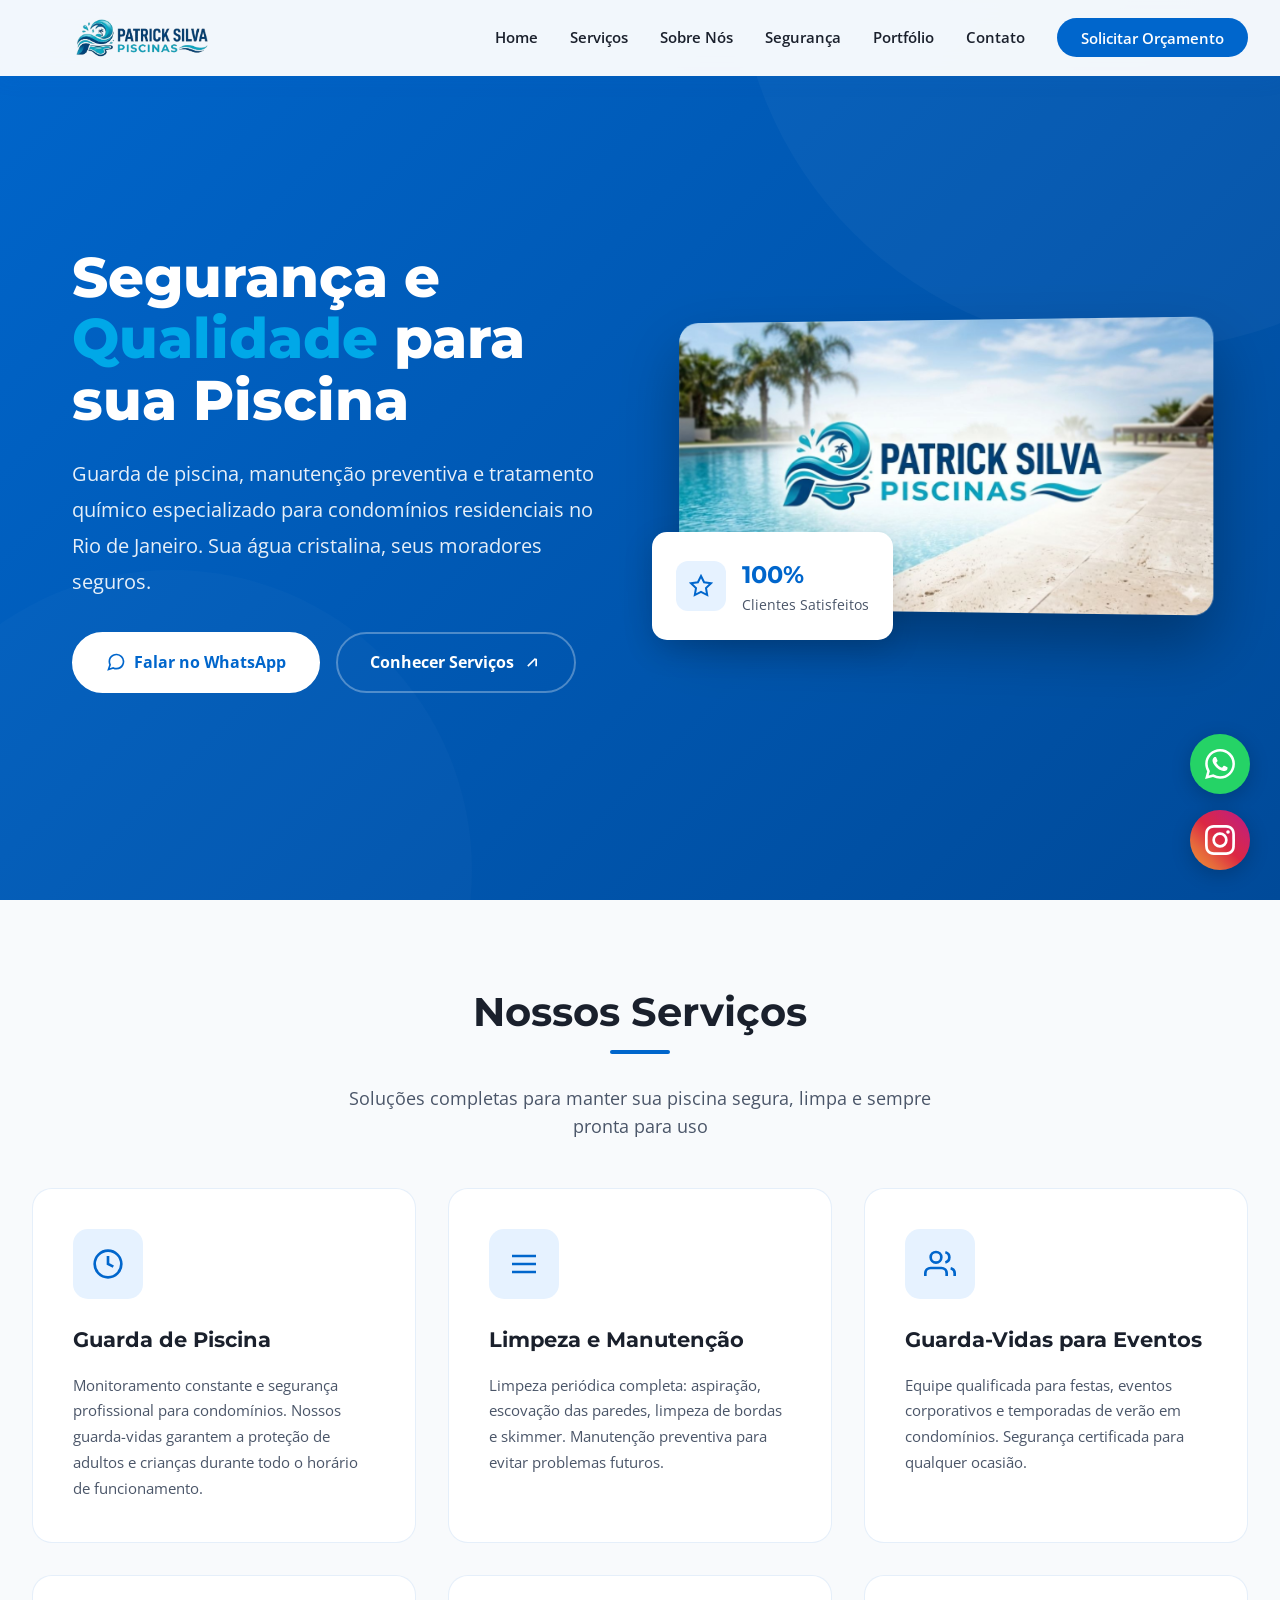
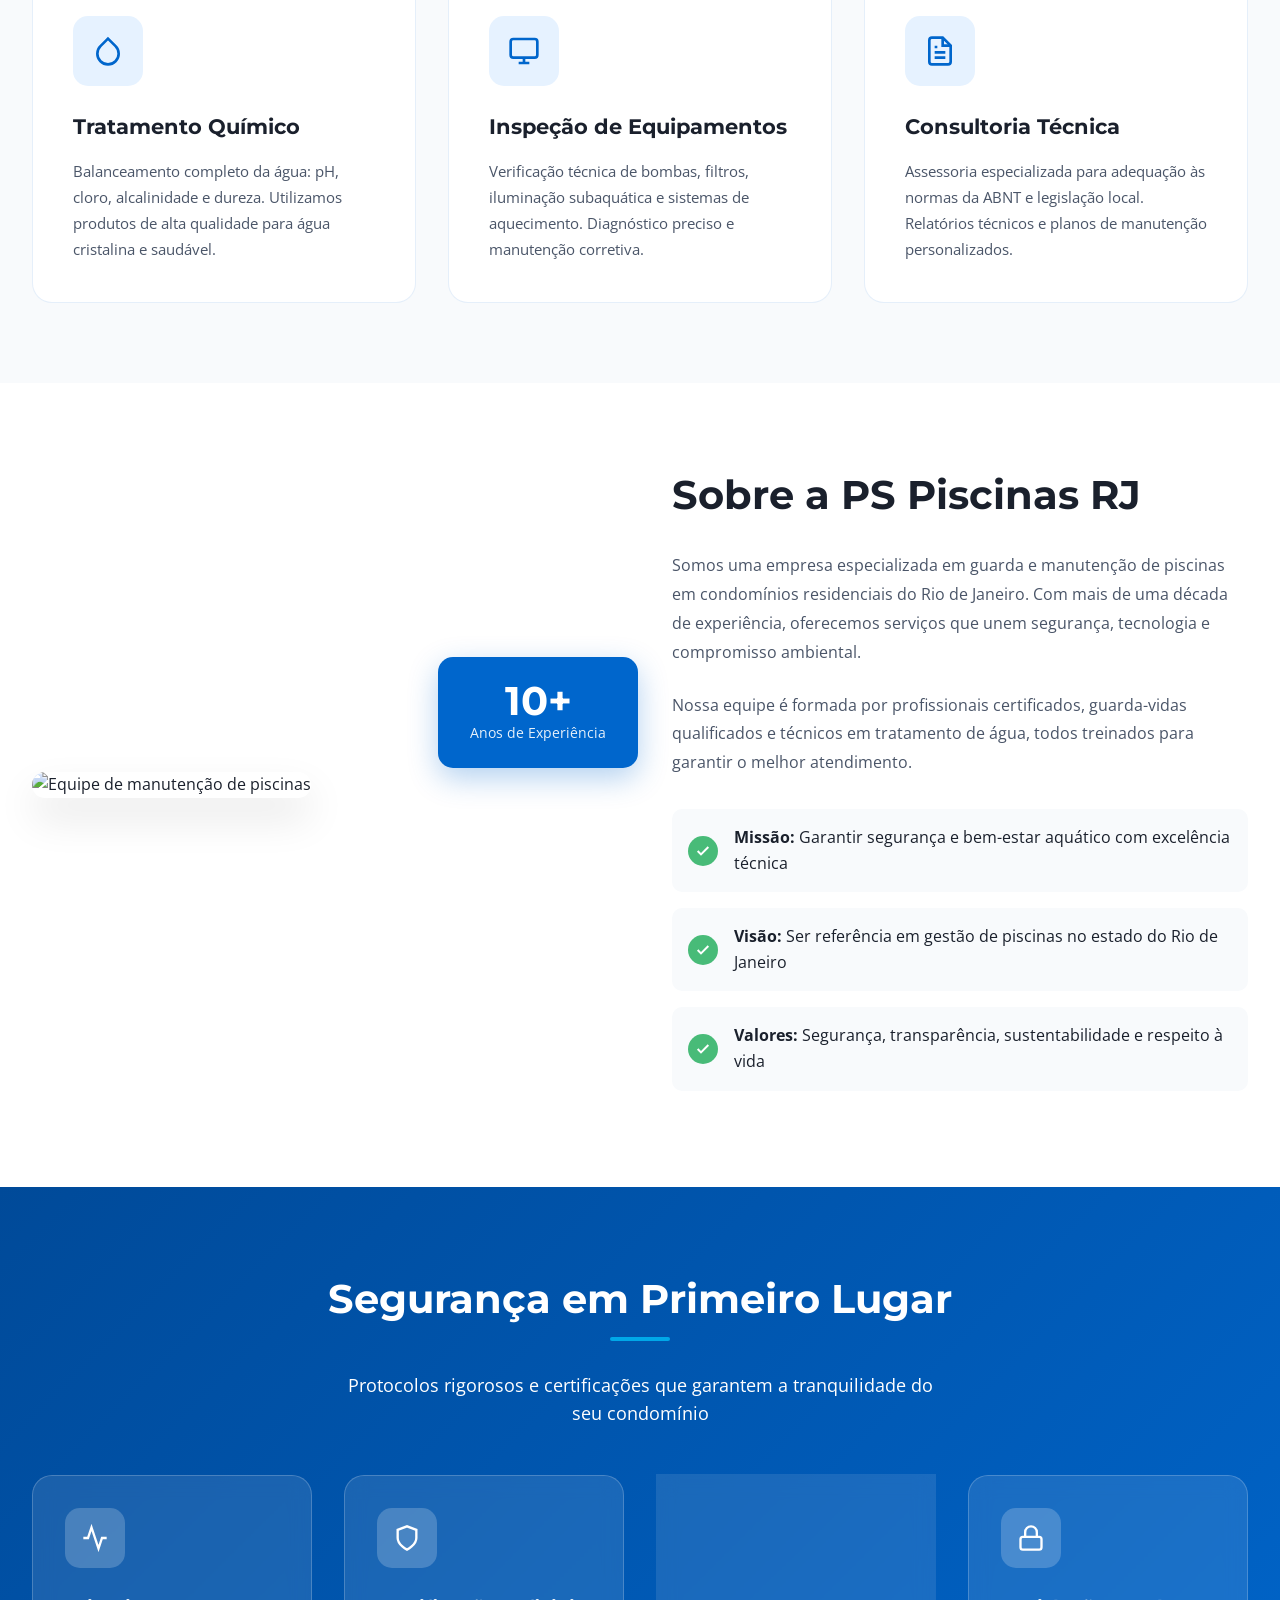
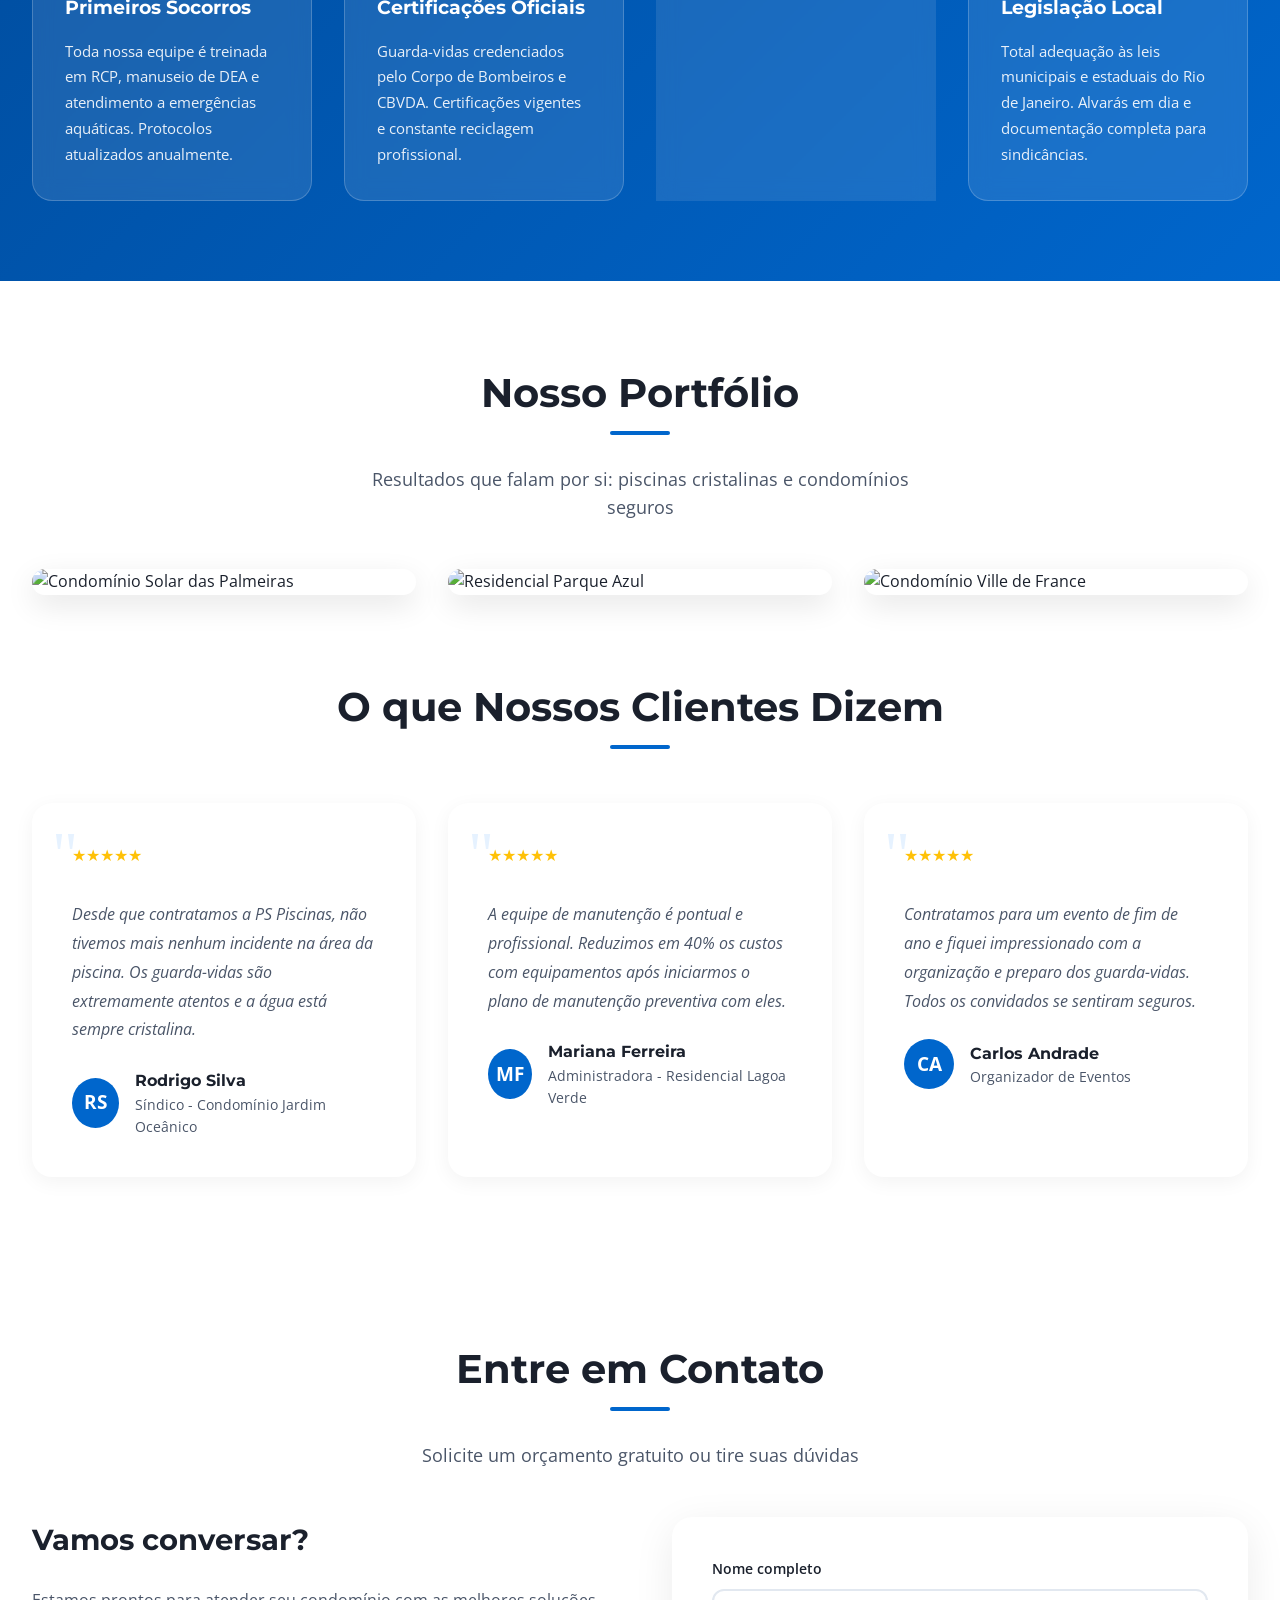
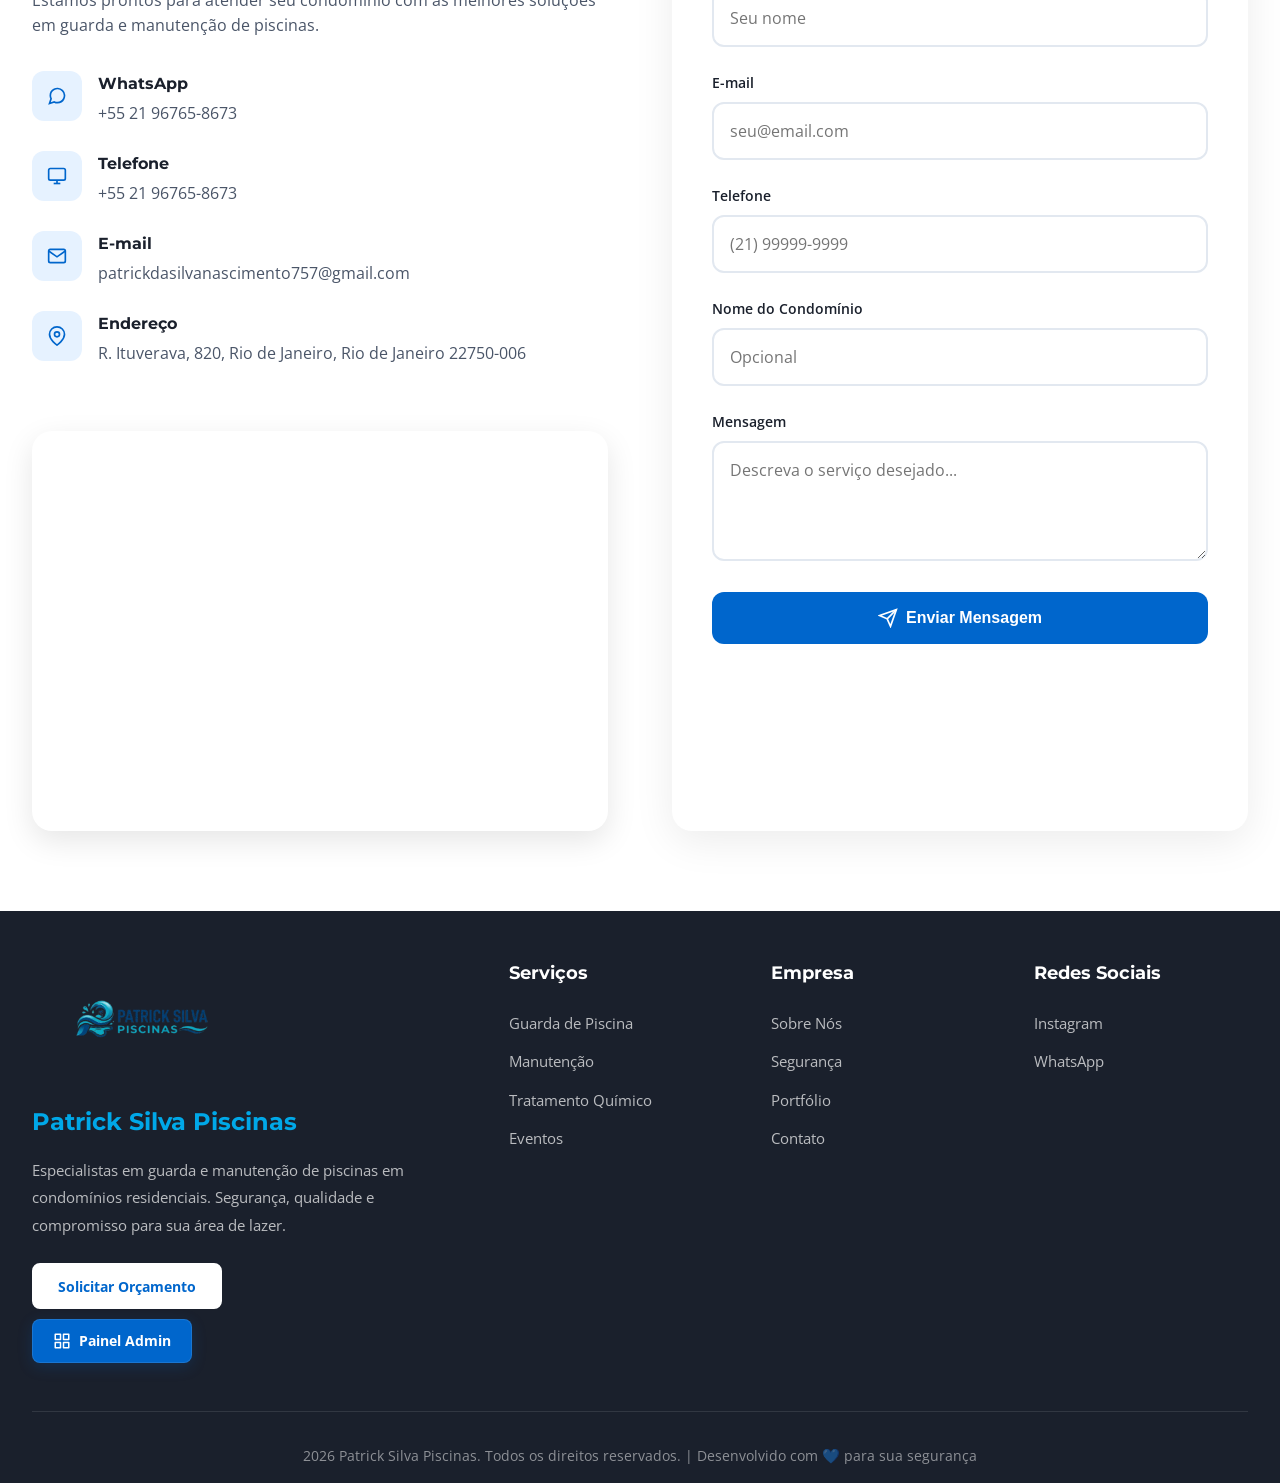
==== index.html @ e376dd22 "Add files via upload" ====
<!DOCTYPE html>
<html lang="pt-BR">

<head>
    <meta charset="UTF-8">
    <meta name="viewport" content="width=device-width, initial-scale=1.0">
    <title>Patrick Silva Piscinas | Guarda e Manutenção de Piscinas em Condomínios</title>
    <link
        href="https://fonts.googleapis.com/css2?family=Montserrat:wght@400;600;700;800&family=Open+Sans:wght@400;600&display=swap"
        rel="stylesheet">
    <link rel="stylesheet" href="style.css">
</head>

<body>
</head>

<body>

    <!-- Loader -->
    <div class="loader" id="loader">
        <div class="loader-circle"></div>
    </div>

    <!-- Navegação -->
    <nav id="navbar">
        <div class="container">
            <a href="#" class="logo">
                <img src="logo/sitepatrick.png" alt="Patrick Silva Piscinas Logo" style="width: 220px; height: auto; max-height: 120px; object-fit: contain;">
            </a>
            <ul class="nav-links" id="navLinks">
                <li><a href="#home">Home</a></li>
                <li><a href="#servicos">Serviços</a></li>
                <li><a href="#sobre">Sobre Nós</a></li>
                <li><a href="#seguranca">Segurança</a></li>
                <li><a href="#portfolio">Portfólio</a></li>
                <li><a href="#contato">Contato</a></li>
                <li><a href="https://wa.me/5521967658673" target="_blank" class="btn-orcamento-nav">Solicitar
                        Orçamento</a></li>
            </ul>
            <div class="mobile-menu" id="mobileMenu">
                <span></span>
                <span></span>
                <span></span>
            </div>
        </div>
    </nav>

    <!-- Hero Section -->
    <section class="hero" id="home">
        <div class="container">
            <div class="hero-content">
                <h1>Segurança e <span>Qualidade</span> para sua Piscina</h1>
                <p>Guarda de piscina, manutenção preventiva e tratamento químico especializado para condomínios
                    residenciais no Rio de Janeiro. Sua água cristalina, seus moradores seguros.</p>
                <div class="hero-buttons">
                    <a href="https://wa.me/5521967658673" target="_blank" class="btn-primary">
                        <svg width="20" height="20" viewBox="0 0 24 24" fill="none" stroke="currentColor"
                            stroke-width="2">
                            <path
                                d="M21 11.5a8.38 8.38 0 0 1-.9 3.8 8.5 8.5 0 0 1-7.6 4.7 8.38 8.38 0 0 1-3.8-.9L3 21l1.9-5.7a8.38 8.38 0 0 1-.9-3.8 8.5 8.5 0 0 1 4.7-7.6 8.38 8.38 0 0 1 3.8-.9h.5a8.48 8.48 0 0 1 8 8v.5z" />
                        </svg>
                        Falar no WhatsApp
                    </a>
                    <a href="#servicos" class="btn-secondary">
                        Conhecer Serviços
                        <svg width="20" height="20" viewBox="0 0 24 24" fill="none" stroke="currentColor"
                            stroke-width="2">
                            <path d="M7 17l9.2-9.2M17 8v9" />
                        </svg>
                    </a>
                </div>
            </div>
            <div class="hero-image">
                <img src="logo/7d361d79-f6fe-4928-aa9f-4ce273e90c98.jpg"
                    alt="Patrick Silva Piscinas - Especialistas em Piscinas">
                <div class="floating-badge">
                    <div class="icon">
                        <svg width="24" height="24" viewBox="0 0 24 24" fill="none" stroke="currentColor"
                            stroke-width="2">
                            <path
                                d="M12 2l3.09 6.26L22 9.27l-5 4.87 1.18 6.88L12 17.77l-6.18 3.25L7 14.14 2 9.27l6.91-1.01L12 2z" />
                        </svg>
                    </div>
                    <div class="text">
                        <h4>100%</h4>
                        <p>Clientes Satisfeitos</p>
                    </div>
                </div>
            </div>
        </div>
    </section>

    <!-- Serviços -->
    <section class="servicos" id="servicos">
        <div class="container">
            <div class="section-header fade-in">
                <h2>Nossos Serviços</h2>
                <p>Soluções completas para manter sua piscina segura, limpa e sempre pronta para uso</p>
            </div>
            <div class="servicos-grid">
                <div class="servico-card fade-in">
                    <div class="servico-icon">
                        <svg width="32" height="32" viewBox="0 0 24 24" fill="none" stroke="currentColor"
                            stroke-width="2">
                            <circle cx="12" cy="12" r="10" />
                            <path d="M12 6v6l4 2" />
                        </svg>
                    </div>
                    <h3>Guarda de Piscina</h3>
                    <p>Monitoramento constante e segurança profissional para condomínios. Nossos guarda-vidas garantem a
                        proteção de adultos e crianças durante todo o horário de funcionamento.</p>
                </div>
                <div class="servico-card fade-in">
                    <div class="servico-icon">
                        <svg width="32" height="32" viewBox="0 0 24 24" fill="none" stroke="currentColor"
                            stroke-width="2">
                            <path d="M3 6h18M3 12h18M3 18h18" />
                        </svg>
                    </div>
                    <h3>Limpeza e Manutenção</h3>
                    <p>Limpeza periódica completa: aspiração, escovação das paredes, limpeza de bordas e skimmer.
                        Manutenção preventiva para evitar problemas futuros.</p>
                </div>
                <div class="servico-card fade-in">
                    <div class="servico-icon">
                        <svg width="32" height="32" viewBox="0 0 24 24" fill="none" stroke="currentColor"
                            stroke-width="2">
                            <path d="M17 21v-2a4 4 0 0 0-4-4H5a4 4 0 0 0-4 4v2" />
                            <circle cx="9" cy="7" r="4" />
                            <path d="M23 21v-2a4 4 0 0 0-3-3.87M16 3.13a4 4 0 0 1 0 7.75" />
                        </svg>
                    </div>
                    <h3>Guarda-Vidas para Eventos</h3>
                    <p>Equipe qualificada para festas, eventos corporativos e temporadas de verão em condomínios.
                        Segurança certificada para qualquer ocasião.</p>
                </div>
                <div class="servico-card fade-in">
                    <div class="servico-icon">
                        <svg width="32" height="32" viewBox="0 0 24 24" fill="none" stroke="currentColor"
                            stroke-width="2">
                            <path d="M12 2.69l5.66 5.66a8 8 0 1 1-11.31 0z" />
                        </svg>
                    </div>
                    <h3>Tratamento Químico</h3>
                    <p>Balanceamento completo da água: pH, cloro, alcalinidade e dureza. Utilizamos produtos de alta
                        qualidade para água cristalina e saudável.</p>
                </div>
                <div class="servico-card fade-in">
                    <div class="servico-icon">
                        <svg width="32" height="32" viewBox="0 0 24 24" fill="none" stroke="currentColor"
                            stroke-width="2">
                            <rect x="2" y="3" width="20" height="14" rx="2" ry="2" />
                            <line x1="8" y1="21" x2="16" y2="21" />
                            <line x1="12" y1="17" x2="12" y2="21" />
                        </svg>
                    </div>
                    <h3>Inspeção de Equipamentos</h3>
                    <p>Verificação técnica de bombas, filtros, iluminação subaquática e sistemas de aquecimento.
                        Diagnóstico preciso e manutenção corretiva.</p>
                </div>
                <div class="servico-card fade-in">
                    <div class="servico-icon">
                        <svg width="32" height="32" viewBox="0 0 24 24" fill="none" stroke="currentColor"
                            stroke-width="2">
                            <path d="M14 2H6a2 2 0 0 0-2 2v16a2 2 0 0 0 2 2h12a2 2 0 0 0 2-2V8z" />
                            <polyline points="14 2 14 8 20 8" />
                            <line x1="16" y1="13" x2="8" y2="13" />
                            <line x1="16" y1="17" x2="8" y2="17" />
                            <polyline points="10 9 9 9 8 9" />
                        </svg>
                    </div>
                    <h3>Consultoria Técnica</h3>
                    <p>Assessoria especializada para adequação às normas da ABNT e legislação local. Relatórios técnicos
                        e planos de manutenção personalizados.</p>
                </div>
            </div>
        </div>
    </section>

    <!-- Sobre Nós -->
    <section class="sobre" id="sobre">
        <div class="container">
            <div class="sobre-grid">
                <div class="sobre-imagem fade-in">
                    <img src="https://kimi-web-img.moonshot.cn/img/kimberleypoolcare.com.au/df1cac929e46b632b432059e08e0843622d73ece.jpg"
                        alt="Equipe de manutenção de piscinas">
                    <div class="experience-badge">
                        <h3>10+</h3>
                        <p>Anos de Experiência</p>
                    </div>
                </div>
                <div class="sobre-content fade-in">
                    <h2>Sobre a PS Piscinas RJ</h2>
                    <p>Somos uma empresa especializada em guarda e manutenção de piscinas em condomínios residenciais do
                        Rio de Janeiro. Com mais de uma década de experiência, oferecemos serviços que unem segurança,
                        tecnologia e compromisso ambiental.</p>
                    <p>Nossa equipe é formada por profissionais certificados, guarda-vidas qualificados e técnicos em
                        tratamento de água, todos treinados para garantir o melhor atendimento.</p>

                    <ul class="valores-list">
                        <li>
                            <div class="check">
                                <svg width="16" height="16" viewBox="0 0 24 24" fill="none" stroke="currentColor"
                                    stroke-width="3">
                                    <polyline points="20 6 9 17 4 12" />
                                </svg>
                            </div>
                            <div>
                                <strong>Missão:</strong> Garantir segurança e bem-estar aquático com excelência técnica
                            </div>
                        </li>
                        <li>
                            <div class="check">
                                <svg width="16" height="16" viewBox="0 0 24 24" fill="none" stroke="currentColor"
                                    stroke-width="3">
                                    <polyline points="20 6 9 17 4 12" />
                                </svg>
                            </div>
                            <div>
                                <strong>Visão:</strong> Ser referência em gestão de piscinas no estado do Rio de Janeiro
                            </div>
                        </li>
                        <li>
                            <div class="check">
                                <svg width="16" height="16" viewBox="0 0 24 24" fill="none" stroke="currentColor"
                                    stroke-width="3">
                                    <polyline points="20 6 9 17 4 12" />
                                </svg>
                            </div>
                            <div>
                                <strong>Valores:</strong> Segurança, transparência, sustentabilidade e respeito à vida
                            </div>
                        </li>
                    </ul>
                </div>
            </div>
        </div>
    </section>

    <!-- Segurança -->
    <section class="seguranca" id="seguranca">
        <div class="container">
            <div class="section-header fade-in">
                <h2>Segurança em Primeiro Lugar</h2>
                <p>Protocolos rigorosos e certificações que garantem a tranquilidade do seu condomínio</p>
            </div>
            <div class="seguranca-grid">
                <div class="seguranca-card fade-in">
                    <div class="icon">
                        <svg width="28" height="28" viewBox="0 0 24 24" fill="none" stroke="currentColor"
                            stroke-width="2">
                            <path d="M22 12h-4l-3 9L9 3l-3 9H2" />
                        </svg>
                    </div>
                    <h3>Primeiros Socorros</h3>
                    <p>Toda nossa equipe é treinada em RCP, manuseio de DEA e atendimento a emergências aquáticas.
                        Protocolos atualizados anualmente.</p>
                </div>
                <div class="seguranca-card fade-in">
                    <div class="icon">
                        <svg width="28" height="28" viewBox="0 0 24 24" fill="none" stroke="currentColor"
                            stroke-width="2">
                            <path d="M12 22s8-4 8-10V5l-8-3-8 3v7c0 6 8 10 8 10z" />
                        </svg>
                    </div>
                    <h3>Certificações Oficiais</h3>
                    <p>Guarda-vidas credenciados pelo Corpo de Bombeiros e CBVDA. Certificações vigentes e constante
                        reciclagem profissional.</p>
                </div>
                <div class="seguranca-card fade-in">
                    <div class="icon">
                        <svg width="28" height="28" viewBox="0 0 24 24" fill="none" stroke="currentColor"
                            stroke-width="2">
                            <path d="M14 2H6a2 2 0 0 0-2 2v16a2 2 0 0 0 2 2h12a2 2 0 0 0 2-2V8z" />
                            <polyline points="14 2 14 8 20 8" />
                        </svg>
                    </div>
                    <h3>Normas ABNT</h3>
                    <p>Cumprimento rigoroso das normas técnicas NBR 10.239 e NBR 13.752 para piscinas. Inspeções
                        periódicas e relatórios de conformidade.</p>
                </div>
                <div class="seguranca-card fade-in">
                    <div class="icon">
                        <svg width="28" height="28" viewBox="0 0 24 24" fill="none" stroke="currentColor"
                            stroke-width="2">
                            <rect x="3" y="11" width="18" height="11" rx="2" ry="2" />
                            <path d="M7 11V7a5 5 0 0 1 10 0v4" />
                        </svg>
                    </div>
                    <h3>Legislação Local</h3>
                    <p>Total adequação às leis municipais e estaduais do Rio de Janeiro. Alvarás em dia e documentação
                        completa para sindicâncias.</p>
                </div>
            </div>
        </div>
    </section>

    <!-- Portfólio -->
    <section class="portfolio" id="portfolio">
        <div class="container">
            <div class="section-header fade-in">
                <h2>Nosso Portfólio</h2>
                <p>Resultados que falam por si: piscinas cristalinas e condomínios seguros</p>
            </div>
            <div class="portfolio-grid" id="portfolioGrid">
                <!-- Imagens serão carregadas dinamicamente via script.js -->
            </div>

            <!-- Depoimentos -->
            <div style="margin-top: 5rem;">
                <div class="section-header fade-in">
                    <h2>O que Nossos Clientes Dizem</h2>
                </div>
                <div class="depoimentos-grid">
                    <div class="depoimento-card fade-in">
                        <div class="stars">★★★★★</div>
                        <p class="depoimento-text">Desde que contratamos a PS Piscinas, não tivemos mais nenhum
                            incidente na área da piscina. Os guarda-vidas são extremamente atentos e a água está sempre
                            cristalina.</p>
                        <div class="depoimento-author">
                            <div class="avatar">RS</div>
                            <div class="info">
                                <h4>Rodrigo Silva</h4>
                                <p>Síndico - Condomínio Jardim Oceânico</p>
                            </div>
                        </div>
                    </div>
                    <div class="depoimento-card fade-in">
                        <div class="stars">★★★★★</div>
                        <p class="depoimento-text">A equipe de manutenção é pontual e profissional. Reduzimos em 40% os
                            custos com equipamentos após iniciarmos o plano de manutenção preventiva com eles.</p>
                        <div class="depoimento-author">
                            <div class="avatar">MF</div>
                            <div class="info">
                                <h4>Mariana Ferreira</h4>
                                <p>Administradora - Residencial Lagoa Verde</p>
                            </div>
                        </div>
                    </div>
                    <div class="depoimento-card fade-in">
                        <div class="stars">★★★★★</div>
                        <p class="depoimento-text">Contratamos para um evento de fim de ano e fiquei impressionado com a
                            organização e preparo dos guarda-vidas. Todos os convidados se sentiram seguros.</p>
                        <div class="depoimento-author">
                            <div class="avatar">CA</div>
                            <div class="info">
                                <h4>Carlos Andrade</h4>
                                <p>Organizador de Eventos</p>
                            </div>
                        </div>
                    </div>
                </div>
            </div>
        </div>
    </section>

    <!-- Contato -->
    <section class="contato" id="contato">
        <div class="container">
            <div class="section-header fade-in">
                <h2>Entre em Contato</h2>
                <p>Solicite um orçamento gratuito ou tire suas dúvidas</p>
            </div>
            <div class="contato-grid">
                <div class="contato-info fade-in">
                    <h3>Vamos conversar?</h3>
                    <p>Estamos prontos para atender seu condomínio com as melhores soluções em guarda e manutenção de
                        piscinas.</p>

                    <div class="info-item">
                        <div class="icon">
                            <svg width="20" height="20" viewBox="0 0 24 24" fill="none" stroke="currentColor"
                                stroke-width="2">
                                <path
                                    d="M21 11.5a8.38 8.38 0 0 1-.9 3.8 8.5 8.5 0 0 1-7.6 4.7 8.38 8.38 0 0 1-3.8-.9L3 21l1.9-5.7a8.38 8.38 0 0 1-.9-3.8 8.5 8.5 0 0 1 4.7-7.6 8.38 8.38 0 0 1 3.8-.9h.5a8.48 8.48 0 0 1 8 8v.5z" />
                            </svg>
                        </div>
                        <div class="text">
                            <h4>WhatsApp</h4>
                            <a href="https://wa.me/5521967658673" target="_blank">+55 21 96765-8673</a>
                        </div>
                    </div>

                    <div class="info-item">
                        <div class="icon">
                            <svg width="20" height="20" viewBox="0 0 24 24" fill="none" stroke="currentColor"
                                stroke-width="2">
                                <rect x="2" y="3" width="20" height="14" rx="2" ry="2" />
                                <line x1="8" y1="21" x2="16" y2="21" />
                                <line x1="12" y1="17" x2="12" y2="21" />
                            </svg>
                        </div>
                        <div class="text">
                            <h4>Telefone</h4>
                            <a href="tel:+5521967658673">+55 21 96765-8673</a>
                        </div>
                    </div>

                    <div class="info-item">
                        <div class="icon">
                            <svg width="20" height="20" viewBox="0 0 24 24" fill="none" stroke="currentColor"
                                stroke-width="2">
                                <path d="M4 4h16c1.1 0 2 .9 2 2v12c0 1.1-.9 2-2 2H4c-1.1 0-2-.9-2-2V6c0-1.1.9-2 2-2z" />
                                <polyline points="22,6 12,13 2,6" />
                            </svg>
                        </div>
                        <div class="text">
                            <h4>E-mail</h4>
                            <a href="mailto:patrickdasilvanascimento757@gmail.com">patrickdasilvanascimento757@gmail.com</a>
                        </div>
                    </div>

                    <div class="info-item">
                        <div class="icon">
                            <svg width="20" height="20" viewBox="0 0 24 24" fill="none" stroke="currentColor"
                                stroke-width="2">
                                <path d="M21 10c0 7-9 13-9 13s-9-6-9-13a9 9 0 0 1 18 0z" />
                                <circle cx="12" cy="10" r="3" />
                            </svg>
                        </div>
                        <div class="text">
                            <h4>Endereço</h4>
                            <p>R. Ituverava, 820, Rio de Janeiro, Rio de Janeiro 22750-006</p>
                        </div>
                    </div>

                    <div class="mapa">
                        <iframe
                            src="https://www.google.com/maps/embed?pb=!1m18!1m12!1m3!1d3673.882746416629!2d-43.3444876!3d-22.9458641!2m3!1f0!2f0!3f0!3m2!1i1024!2i768!4f13.1!3m3!1m2!1s0x9bd8e77a28e93233%3A0xe62e03947477617b!2sR.%20Ituverava%2C%20820%20-%20Anil%2C%20Rio%20de%20Janeiro%20-%20RJ%2C%2022750-006!5e0!3m2!1spt-BR!2sbr!4v1715802345678!5m2!1spt-BR!2sbr"
                            allowfullscreen="" loading="lazy"></iframe>
                    </div>
                </div>

                <div class="contato-form fade-in">
                    <form id="contactForm">
                        <div class="form-group">
                            <label for="nome">Nome completo</label>
                            <input type="text" id="nome" name="nome" required placeholder="Seu nome">
                        </div>
                        <div class="form-group">
                            <label for="email">E-mail</label>
                            <input type="email" id="email" name="email" required placeholder="seu@email.com">
                        </div>
                        <div class="form-group">
                            <label for="telefone">Telefone</label>
                            <input type="tel" id="telefone" name="telefone" required placeholder="(21) 99999-9999">
                        </div>
                        <div class="form-group">
                            <label for="condominio">Nome do Condomínio</label>
                            <input type="text" id="condominio" name="condominio" placeholder="Opcional">
                        </div>
                        <div class="form-group">
                            <label for="mensagem">Mensagem</label>
                            <textarea id="mensagem" name="mensagem" required
                                placeholder="Descreva o serviço desejado..."></textarea>
                        </div>
                        <button type="submit" class="btn-submit">
                            <svg width="20" height="20" viewBox="0 0 24 24" fill="none" stroke="currentColor"
                                stroke-width="2">
                                <line x1="22" y1="2" x2="11" y2="13" />
                                <polygon points="22 2 15 22 11 13 2 9 22 2" />
                            </svg>
                            Enviar Mensagem
                        </button>
                    </form>
                </div>
            </div>
        </div>
    </section>

    <!-- Footer -->
    <footer>
        <div class="container">
            <div class="footer-grid">
                <div class="footer-brand">
                    <img src="logo/sitepatrick.png" alt="Patrick Silva Piscinas Logo" style="width: 220px; height: auto; max-height: 120px; margin-bottom: 1.5rem; display: block; object-fit: contain;">
                    <h3>Patrick Silva Piscinas</h3>
                    <p>Especialistas em guarda e manutenção de piscinas em condomínios residenciais. Segurança,
                        qualidade e compromisso para sua área de lazer.</p>
                    <div style="display: flex; flex-direction: column; gap: 10px; align-items: flex-start; margin-top: 1.5rem;">
                        <a href="https://wa.me/5521967658673" target="_blank" class="btn-primary" style="padding: 0.6rem 1.5rem; font-size: 0.9rem; text-decoration: none; border-radius: 8px;">
                            Solicitar Orçamento
                        </a>
                        <a href="admin/login.html" class="btn-admin" style="margin-top: 0;">
                            <svg width="18" height="18" viewBox="0 0 24 24" fill="none" stroke="currentColor" stroke-width="2" stroke-linecap="round" stroke-linejoin="round">
                                <rect x="3" y="3" width="7" height="7"></rect>
                                <rect x="14" y="3" width="7" height="7"></rect>
                                <rect x="14" y="14" width="7" height="7"></rect>
                                <rect x="3" y="14" width="7" height="7"></rect>
                            </svg>
                            Painel Admin
                        </a>
                    </div>
                </div>
                <div class="footer-links">
                    <h4>Serviços</h4>
                    <ul>
                        <li><a href="#servicos">Guarda de Piscina</a></li>
                        <li><a href="#servicos">Manutenção</a></li>
                        <li><a href="#servicos">Tratamento Químico</a></li>
                        <li><a href="#servicos">Eventos</a></li>
                    </ul>
                </div>
                <div class="footer-links">
                    <h4>Empresa</h4>
                    <ul>
                        <li><a href="#sobre">Sobre Nós</a></li>
                        <li><a href="#seguranca">Segurança</a></li>
                        <li><a href="#portfolio">Portfólio</a></li>
                        <li><a href="#contato">Contato</a></li>
                    </ul>
                </div>
                <div class="footer-links">
                    <h4>Redes Sociais</h4>
                    <ul>
                        <li><a href="https://www.instagram.com/ps.piscinasrj/" target="_blank">Instagram</a></li>
                        <li><a href="https://wa.me/5521967658673" target="_blank">WhatsApp</a></li>
                    </ul>
                </div>
            </div>
            <div class="footer-bottom">
                <p> 2026 Patrick Silva Piscinas. Todos os direitos reservados. | Desenvolvido com 💙 para sua segurança</p>
            </div>
        </div>
    </footer>

    <!-- Botões Flutuantes -->
    <div class="floating-buttons">
        <a href="https://wa.me/5521967658673" target="_blank" class="float-btn whatsapp">
            <span class="tooltip">Fale no WhatsApp</span>
            <svg viewBox="0 0 24 24" fill="currentColor">
                <path
                    d="M17.472 14.382c-.297-.149-1.758-.867-2.03-.967-.273-.099-.471-.148-.67.15-.197.297-.767.966-.94 1.164-.173.199-.347.223-.644.075-.297-.15-1.255-.463-2.39-1.475-.883-.788-1.48-1.761-1.653-2.059-.173-.297-.018-.458.13-.606.134-.133.298-.347.446-.52.149-.174.198-.298.298-.497.099-.198.05-.371-.025-.52-.075-.149-.669-1.612-.916-2.207-.242-.579-.487-.5-.669-.51-.173-.008-.371-.01-.57-.01-.198 0-.52.074-.792.372-.272.297-1.04 1.016-1.04 2.479 0 1.462 1.065 2.875 1.213 3.074.149.198 2.096 3.2 5.077 4.487.709.306 1.262.489 1.694.625.712.227 1.36.195 1.871.118.571-.085 1.758-.719 2.006-1.413.248-.694.248-1.289.173-1.413-.074-.124-.272-.198-.57-.347m-5.421 7.403h-.004a9.87 9.87 0 01-5.031-1.378l-.361-.214-3.741.982.998-3.648-.235-.374a9.86 9.86 0 01-1.51-5.26c.001-5.45 4.436-9.884 9.888-9.884 2.64 0 5.122 1.03 6.988 2.898a9.825 9.825 0 012.893 6.994c-.003 5.45-4.437 9.884-9.885 9.884m8.413-18.297A11.815 11.815 0 0012.05 0C5.495 0 .16 5.335.157 11.892c0 2.096.547 4.142 1.588 5.945L.057 24l6.305-1.654a11.882 11.882 0 005.683 1.448h.005c6.554 0 11.89-5.335 11.893-11.893a11.821 11.821 0 00-3.48-8.413Z" />
            </svg>
        </a>
        <a href="https://www.instagram.com/ps.piscinasrj/" target="_blank" class="float-btn instagram">
            <span class="tooltip">Siga no Instagram</span>
            <svg viewBox="0 0 24 24" fill="currentColor">
                <path
                    d="M12 2.163c3.204 0 3.584.012 4.85.07 3.252.148 4.771 1.691 4.919 4.919.058 1.265.069 1.645.069 4.849 0 3.205-.012 3.584-.069 4.849-.149 3.225-1.664 4.771-4.919 4.919-1.266.058-1.644.07-4.85.07-3.204 0-3.584-.012-4.849-.07-3.26-.149-4.771-1.699-4.919-4.92-.058-1.265-.07-1.644-.07-4.849 0-3.204.013-3.583.07-4.849.149-3.227 1.664-4.771 4.919-4.919 1.266-.057 1.645-.069 4.849-.069zM12 0C8.741 0 8.333.014 7.053.072 2.695.272.273 2.69.073 7.052.014 8.333 0 8.741 0 12c0 3.259.014 3.668.072 4.948.2 4.358 2.618 6.78 6.98 6.98C8.333 23.986 8.741 24 12 24c3.259 0 3.668-.014 4.948-.072 4.354-.2 6.782-2.618 6.979-6.98.059-1.28.073-1.689.073-4.948 0-3.259-.014-3.667-.072-4.947-.196-4.354-2.617-6.78-6.979-6.98C15.668.014 15.259 0 12 0zm0 5.838a6.162 6.162 0 100 12.324 6.162 6.162 0 000-12.324zM12 16a4 4 0 110-8 4 4 0 010 8zm6.406-11.845a1.44 1.44 0 100 2.881 1.44 1.44 0 000-2.881z" />
            </svg>
        </a>
    </div>

    <!-- Botão Orçamento Mobile -->
    <a href="https://wa.me/5521967658673" target="_blank" class="btn-orcamento-fixed">Solicitar Orçamento</a>

    <script src="script.js"></script>
</body>

</html>
---- style.css ----
:root {
    --azul-principal: #0066cc;
    --azul-escuro: #004a99;
    --azul-claro: #e6f2ff;
    --azul-agua: #00a8e8;
    --branco: #ffffff;
    --cinza-claro: #f8fafc;
    --cinza-texto: #4a5568;
    --preto: #1a202c;
    --verde-sucesso: #48bb78;
}

* {
    margin: 0;
    padding: 0;
    box-sizing: border-box;
}

html {
    scroll-behavior: smooth;
}

body {
    font-family: 'Open Sans', sans-serif;
    color: var(--preto);
    line-height: 1.6;
    overflow-x: hidden;
}

h1,
h2,
h3,
h4,
h5,
h6 {
    font-family: 'Montserrat', sans-serif;
    font-weight: 700;
}

/* Navegação */
nav {
    position: fixed;
    top: 0;
    width: 100%;
    height: 76px;
    background: rgba(255, 255, 255, 0.95);
    backdrop-filter: blur(10px);
    z-index: 1000;
    box-shadow: 0 2px 20px rgba(0, 102, 204, 0.1);
    transition: all 0.3s ease;
    display: flex;
    align-items: center;
}

nav .container {
    max-width: 1340px;
    width: 100%;
    margin: 0 auto;
    padding: 0 2rem;
    display: flex;
    justify-content: space-between;
    align-items: center;
}

.logo {
    font-family: 'Montserrat', sans-serif;
    font-size: 1.5rem;
    font-weight: 800;
    color: var(--azul-principal);
    text-decoration: none;
    display: flex;
    align-items: center;
    gap: 0.5rem;
}

.logo svg {
    width: 40px;
    height: 40px;
}

.nav-links {
    display: flex;
    gap: 2rem;
    list-style: none;
    align-items: center;
}

.nav-links a {
    text-decoration: none;
    color: var(--preto);
    font-weight: 600;
    font-size: 0.95rem;
    transition: color 0.3s;
    position: relative;
}

.nav-links a:hover {
    color: var(--azul-principal);
}

.nav-links a::after {
    content: '';
    position: absolute;
    bottom: -5px;
    left: 0;
    width: 0;
    height: 2px;
    background: var(--azul-principal);
    transition: width 0.3s;
}

.nav-links a:hover::after {
    width: 100%;
}

.btn-orcamento-nav {
    background: var(--azul-principal);
    color: white !important;
    padding: 0.6rem 1.5rem;
    border-radius: 50px;
    transition: all 0.3s !important;
}

.btn-orcamento-nav:hover {
    background: var(--azul-escuro);
    transform: translateY(-2px);
    box-shadow: 0 5px 15px rgba(0, 102, 204, 0.3);
}

.btn-orcamento-nav::after {
    display: none !important;
}

.mobile-menu {
    display: none;
    flex-direction: column;
    gap: 5px;
    cursor: pointer;
}

.mobile-menu span {
    width: 25px;
    height: 3px;
    background: var(--azul-principal);
    transition: all 0.3s;
}

/* Hero Section */
.hero {
    min-height: 100vh;
    background: linear-gradient(135deg, var(--azul-principal) 0%, var(--azul-escuro) 100%);
    display: flex;
    align-items: center;
    position: relative;
    overflow: hidden;
    padding-top: 120px;
}

.hero::before {
    content: '';
    position: absolute;
    top: -50%;
    right: -20%;
    width: 800px;
    height: 800px;
    background: rgba(255, 255, 255, 0.03);
    border-radius: 50%;
}

.hero::after {
    content: '';
    position: absolute;
    bottom: -30%;
    left: -10%;
    width: 600px;
    height: 600px;
    background: rgba(255, 255, 255, 0.02);
    border-radius: 50%;
}

.hero .container {
    max-width: 1200px;
    margin: 0 auto;
    padding: 2rem;
    display: grid;
    grid-template-columns: 1fr 1fr;
    gap: 4rem;
    align-items: center;
    position: relative;
    z-index: 2;
}

.hero-content h1 {
    font-size: 3.5rem;
    color: var(--branco);
    line-height: 1.1;
    margin-bottom: 1.5rem;
    font-weight: 800;
}

.hero-content h1 span {
    color: var(--azul-agua);
}

.hero-content p {
    font-size: 1.25rem;
    color: rgba(255, 255, 255, 0.9);
    margin-bottom: 2rem;
    line-height: 1.8;
}

.hero-buttons {
    display: flex;
    gap: 1rem;
    flex-wrap: wrap;
}

.btn-primary {
    display: inline-flex;
    align-items: center;
    gap: 0.5rem;
    background: var(--branco);
    color: var(--azul-principal);
    padding: 1rem 2rem;
    border-radius: 50px;
    text-decoration: none;
    font-weight: 700;
    font-size: 1rem;
    transition: all 0.3s;
    border: 2px solid var(--branco);
}

.btn-primary:hover {
    transform: translateY(-3px);
    box-shadow: 0 10px 30px rgba(0, 0, 0, 0.2);
}

.btn-secondary {
    display: inline-flex;
    align-items: center;
    gap: 0.5rem;
    background: transparent;
    color: var(--branco);
    padding: 1rem 2rem;
    border-radius: 50px;
    text-decoration: none;
    font-weight: 700;
    font-size: 1rem;
    transition: all 0.3s;
    border: 2px solid rgba(255, 255, 255, 0.3);
}

.btn-secondary:hover {
    background: rgba(255, 255, 255, 0.1);
    border-color: var(--branco);
}

.hero-image {
    position: relative;
}

.hero-image img {
    width: 100%;
    border-radius: 20px;
    box-shadow: 0 30px 60px rgba(0, 0, 0, 0.3);
    transform: perspective(1000px) rotateY(-5deg);
    transition: transform 0.5s;
}

.hero-image:hover img {
    transform: perspective(1000px) rotateY(0deg);
}

.floating-badge {
    position: absolute;
    bottom: -20px;
    left: -20px;
    background: var(--branco);
    padding: 1.5rem;
    border-radius: 15px;
    box-shadow: 0 10px 30px rgba(0, 0, 0, 0.15);
    display: flex;
    align-items: center;
    gap: 1rem;
    animation: float 3s ease-in-out infinite;
}

@keyframes float {
    0%, 100% { transform: translateY(0); }
    50% { transform: translateY(-10px); }
}

.floating-badge .icon {
    width: 50px;
    height: 50px;
    background: var(--azul-claro);
    border-radius: 12px;
    display: flex;
    align-items: center;
    justify-content: center;
    color: var(--azul-principal);
}

.floating-badge .text h4 {
    font-size: 1.5rem;
    color: var(--azul-principal);
}

.floating-badge .text p {
    font-size: 0.85rem;
    color: var(--cinza-texto);
}

/* Seções Gerais */
section {
    padding: 5rem 2rem;
}



.section-header {
    text-align: center;
    margin-bottom: 3rem;
}

.section-header h2 {
    font-size: 2.5rem;
    color: var(--preto);
    margin-bottom: 1rem;
    position: relative;
    display: inline-block;
}

.section-header h2::after {
    content: '';
    position: absolute;
    bottom: -10px;
    left: 50%;
    transform: translateX(-50%);
    width: 60px;
    height: 4px;
    background: var(--azul-principal);
    border-radius: 2px;
}

.section-header p {
    color: var(--cinza-texto);
    font-size: 1.1rem;
    max-width: 600px;
    margin: 1.5rem auto 0;
}

/* Serviços */
.servicos {
    background: var(--cinza-claro);
}

.servicos-grid {
    display: grid;
    grid-template-columns: repeat(auto-fit, minmax(300px, 1fr));
    gap: 2rem;
}

.servico-card {
    background: var(--branco);
    border-radius: 20px;
    padding: 2.5rem;
    transition: all 0.3s;
    position: relative;
    overflow: hidden;
    border: 1px solid rgba(0, 102, 204, 0.1);
}

.servico-card::before {
    content: '';
    position: absolute;
    top: 0;
    left: 0;
    width: 100%;
    height: 5px;
    background: var(--azul-principal);
    transform: scaleX(0);
    transition: transform 0.3s;
}

.servico-card:hover {
    transform: translateY(-10px);
    box-shadow: 0 20px 40px rgba(0, 102, 204, 0.1);
}

.servico-card:hover::before {
    transform: scaleX(1);
}

.servico-icon {
    width: 70px;
    height: 70px;
    background: var(--azul-claro);
    border-radius: 15px;
    display: flex;
    align-items: center;
    justify-content: center;
    margin-bottom: 1.5rem;
    color: var(--azul-principal);
    transition: all 0.3s;
}

.servico-card:hover .servico-icon {
    background: var(--azul-principal);
    color: var(--branco);
    transform: rotateY(360deg);
}

.servico-card h3 {
    font-size: 1.3rem;
    margin-bottom: 1rem;
    color: var(--preto);
}

.servico-card p {
    color: var(--cinza-texto);
    font-size: 0.95rem;
    line-height: 1.7;
}

/* Sobre Nós */
.sobre-grid {
    display: grid;
    grid-template-columns: 1fr 1fr;
    gap: 4rem;
    align-items: center;
}

.sobre-imagem {
    position: relative;
}

.sobre-imagem img {
    width: 100%;
    border-radius: 20px;
    box-shadow: 0 20px 40px rgba(0, 0, 0, 0.1);
}

.sobre-imagem .experience-badge {
    position: absolute;
    bottom: 30px;
    right: -30px;
    background: var(--azul-principal);
    color: var(--branco);
    padding: 1.5rem 2rem;
    border-radius: 15px;
    text-align: center;
    box-shadow: 0 10px 30px rgba(0, 102, 204, 0.3);
}

.experience-badge h3 {
    font-size: 2.5rem;
    line-height: 1;
}

.experience-badge p {
    font-size: 0.9rem;
    opacity: 0.9;
}

.sobre-content h2 {
    font-size: 2.5rem;
    margin-bottom: 1.5rem;
    color: var(--preto);
}

.sobre-content p {
    color: var(--cinza-texto);
    margin-bottom: 1.5rem;
    line-height: 1.8;
}

.valores-list {
    list-style: none;
    margin-top: 2rem;
}

.valores-list li {
    display: flex;
    align-items: center;
    gap: 1rem;
    margin-bottom: 1rem;
    padding: 1rem;
    background: var(--cinza-claro);
    border-radius: 10px;
    transition: all 0.3s;
}

.valores-list li:hover {
    background: var(--azul-claro);
    transform: translateX(10px);
}

.valores-list .check {
    width: 30px;
    height: 30px;
    background: var(--verde-sucesso);
    border-radius: 50%;
    display: flex;
    align-items: center;
    justify-content: center;
    color: white;
    flex-shrink: 0;
}

/* Segurança */
.seguranca {
    background: linear-gradient(135deg, var(--azul-escuro) 0%, var(--azul-principal) 100%);
    color: var(--branco);
    position: relative;
    overflow: hidden;
}

.seguranca .section-header h2,
.seguranca .section-header p {
    color: var(--branco);
}

.seguranca .section-header h2::after {
    background: var(--azul-agua);
}

.seguranca-grid {
    display: grid;
    grid-template-columns: repeat(auto-fit, minmax(250px, 1fr));
    gap: 2rem;
    margin-top: 3rem;
}

.seguranca-card {
    background: rgba(255, 255, 255, 0.1);
    backdrop-filter: blur(10px);
    border-radius: 20px;
    padding: 2rem;
    border: 1px solid rgba(255, 255, 255, 0.2);
    transition: all 0.3s;
}

.seguranca-card:hover {
    background: rgba(255, 255, 255, 0.15);
    transform: translateY(-5px);
}

.seguranca-card .icon {
    width: 60px;
    height: 60px;
    background: rgba(255, 255, 255, 0.2);
    border-radius: 15px;
    display: flex;
    align-items: center;
    justify-content: center;
    margin-bottom: 1.5rem;
    color: var(--branco);
}

.seguranca-card h3 {
    font-size: 1.2rem;
    margin-bottom: 1rem;
}

.seguranca-card p {
    font-size: 0.95rem;
    opacity: 0.9;
    line-height: 1.7;
}

/* Portfólio */
.portfolio-grid {
    display: grid;
    grid-template-columns: repeat(auto-fit, minmax(300px, 1fr));
    gap: 2rem;
}

.portfolio-item {
    position: relative;
    border-radius: 20px;
    overflow: hidden;
    box-shadow: 0 10px 30px rgba(0, 0, 0, 0.1);
    cursor: pointer;
}

.portfolio-item img {
    width: 100%;
    height: 300px;
    object-fit: cover;
    transition: transform 0.5s;
}

.portfolio-item:hover img {
    transform: scale(1.1);
}

.portfolio-overlay {
    position: absolute;
    bottom: 0;
    left: 0;
    right: 0;
    background: linear-gradient(to top, rgba(0, 74, 153, 0.9), transparent);
    padding: 2rem;
    color: var(--branco);
    transform: translateY(100%);
    transition: transform 0.3s;
}

.portfolio-item:hover .portfolio-overlay {
    transform: translateY(0);
}

.portfolio-overlay h3 {
    font-size: 1.3rem;
    margin-bottom: 0.5rem;
}

.portfolio-overlay p {
    font-size: 0.9rem;
    opacity: 0.9;
}

/* Depoimentos */
.depoimentos {
    background: var(--cinza-claro);
}

.depoimentos-grid {
    display: grid;
    grid-template-columns: repeat(auto-fit, minmax(300px, 1fr));
    gap: 2rem;
}

.depoimento-card {
    background: var(--branco);
    border-radius: 20px;
    padding: 2.5rem;
    position: relative;
    box-shadow: 0 5px 20px rgba(0, 0, 0, 0.05);
}

.depoimento-card::before {
    content: '"';
    position: absolute;
    top: 20px;
    left: 20px;
    font-size: 4rem;
    color: var(--azul-claro);
    font-family: serif;
    line-height: 1;
}

.depoimento-text {
    margin-bottom: 1.5rem;
    color: var(--cinza-texto);
    font-style: italic;
    line-height: 1.8;
    padding-top: 1rem;
}

.depoimento-author {
    display: flex;
    align-items: center;
    gap: 1rem;
}

.depoimento-author .avatar {
    width: 50px;
    height: 50px;
    background: var(--azul-principal);
    border-radius: 50%;
    display: flex;
    align-items: center;
    justify-content: center;
    color: var(--branco);
    font-weight: 700;
    font-size: 1.2rem;
}

.depoimento-author .info h4 {
    font-size: 1rem;
    color: var(--preto);
}

.depoimento-author .info p {
    font-size: 0.85rem;
    color: var(--cinza-texto);
}

.stars {
    color: #ffc107;
    margin-bottom: 1rem;
}

/* Contato */
.contato-grid {
    display: grid;
    grid-template-columns: 1fr 1fr;
    gap: 4rem;
}

.contato-info h3 {
    font-size: 1.8rem;
    margin-bottom: 1.5rem;
    color: var(--preto);
}

.contato-info p {
    color: var(--cinza-texto);
    margin-bottom: 2rem;
}

.info-item {
    display: flex;
    align-items: flex-start;
    gap: 1rem;
    margin-bottom: 1.5rem;
}

.info-item .icon {
    width: 50px;
    height: 50px;
    background: var(--azul-claro);
    border-radius: 12px;
    display: flex;
    align-items: center;
    justify-content: center;
    color: var(--azul-principal);
    flex-shrink: 0;
}

.info-item .text h4 {
    font-size: 1rem;
    margin-bottom: 0.3rem;
    color: var(--preto);
}

.info-item .text p,
.info-item .text a {
    color: var(--cinza-texto);
    text-decoration: none;
    transition: color 0.3s;
}

.info-item .text a:hover {
    color: var(--azul-principal);
}

.contato-form {
    background: var(--branco);
    padding: 2.5rem;
    border-radius: 20px;
    box-shadow: 0 10px 40px rgba(0, 0, 0, 0.08);
}

.form-group {
    margin-bottom: 1.5rem;
}

.form-group label {
    display: block;
    margin-bottom: 0.5rem;
    font-weight: 600;
    color: var(--preto);
    font-size: 0.9rem;
}

.form-group input,
.form-group textarea {
    width: 100%;
    padding: 1rem;
    border: 2px solid #e2e8f0;
    border-radius: 12px;
    font-family: 'Open Sans', sans-serif;
    font-size: 1rem;
    transition: all 0.3s;
}

.form-group input:focus,
.form-group textarea:focus {
    outline: none;
    border-color: var(--azul-principal);
    box-shadow: 0 0 0 3px var(--azul-claro);
}

.form-group textarea {
    resize: vertical;
    min-height: 120px;
}

.btn-submit {
    width: 100%;
    padding: 1rem;
    background: var(--azul-principal);
    color: var(--branco);
    border: none;
    border-radius: 12px;
    font-size: 1rem;
    font-weight: 700;
    cursor: pointer;
    transition: all 0.3s;
    display: flex;
    align-items: center;
    justify-content: center;
    gap: 0.5rem;
}

.btn-submit:hover {
    background: var(--azul-escuro);
    transform: translateY(-2px);
    box-shadow: 0 5px 20px rgba(0, 102, 204, 0.3);
}

/* Mapa */
.mapa {
    width: 100%;
    height: 400px;
    border-radius: 20px;
    overflow: hidden;
    margin-top: 2rem;
    box-shadow: 0 10px 30px rgba(0, 0, 0, 0.1);
}

.mapa iframe {
    width: 100%;
    height: 100%;
    border: none;
}

/* Botões Flutuantes */
.floating-buttons {
    position: fixed;
    bottom: 30px;
    right: 30px;
    display: flex;
    flex-direction: column;
    gap: 1rem;
    z-index: 999;
}

.float-btn {
    width: 60px;
    height: 60px;
    border-radius: 50%;
    display: flex;
    align-items: center;
    justify-content: center;
    text-decoration: none;
    box-shadow: 0 5px 20px rgba(0, 0, 0, 0.2);
    transition: all 0.3s;
    position: relative;
}

.float-btn:hover {
    transform: scale(1.1) translateY(-5px);
}

.float-btn.whatsapp {
    background: #25d366;
    color: white;
}

.float-btn.instagram {
    background: linear-gradient(45deg, #f09433 0%, #e6683c 25%, #dc2743 50%, #cc2366 75%, #bc1888 100%);
    color: white;
}

.float-btn svg {
    width: 30px;
    height: 30px;
}

.float-btn .tooltip {
    position: absolute;
    right: 70px;
    background: var(--preto);
    color: var(--branco);
    padding: 0.5rem 1rem;
    border-radius: 8px;
    font-size: 0.85rem;
    white-space: nowrap;
    opacity: 0;
    pointer-events: none;
    transition: all 0.3s;
}

.float-btn:hover .tooltip {
    opacity: 1;
    right: 75px;
}

/* Footer */
footer {
    background: var(--preto);
    color: var(--branco);
    padding: 3rem 2rem 1rem;
}

.footer-grid {
    display: grid;
    grid-template-columns: 2fr 1fr 1fr 1fr;
    gap: 3rem;
    margin-bottom: 3rem;
}

.footer-brand h3 {
    font-size: 1.5rem;
    margin-bottom: 1rem;
    color: var(--azul-agua);
}

.footer-brand p {
    color: rgba(255, 255, 255, 0.7);
    line-height: 1.8;
    font-size: 0.95rem;
}

.footer-links h4 {
    font-size: 1.1rem;
    margin-bottom: 1.5rem;
    color: var(--branco);
}

.footer-links ul {
    list-style: none;
}

.footer-links li {
    margin-bottom: 0.8rem;
}

.footer-links a {
    color: rgba(255, 255, 255, 0.7);
    text-decoration: none;
    transition: color 0.3s;
    font-size: 0.95rem;
}

.footer-links a:hover {
    color: var(--azul-agua);
}

.footer-bottom {
    border-top: 1px solid rgba(255, 255, 255, 0.1);
    padding-top: 2rem;
    text-align: center;
    color: rgba(255, 255, 255, 0.5);
    font-size: 0.9rem;
}

/* Botão Orçamento Flutuante Mobile */
.btn-orcamento-fixed {
    display: none;
    position: fixed;
    bottom: 30px;
    left: 50%;
    transform: translateX(-50%);
    background: var(--azul-principal);
    color: var(--branco);
    padding: 1rem 2rem;
    border-radius: 50px;
    text-decoration: none;
    font-weight: 700;
    box-shadow: 0 5px 20px rgba(0, 102, 204, 0.4);
    z-index: 998;
    white-space: nowrap;
}

/* Animações de Scroll */
.fade-in {
    opacity: 0;
    transform: translateY(30px);
    transition: all 0.8s ease;
}

.fade-in.visible {
    opacity: 1;
    transform: translateY(0);
}

/* Responsivo */
@media (max-width: 968px) {
    .hero .container {
        grid-template-columns: 1fr;
        text-align: center;
    }

    .hero-content h1 {
        font-size: 2.5rem;
    }

    .hero-image {
        order: -1;
    }

    .sobre-grid,
    .contato-grid {
        grid-template-columns: 1fr;
        gap: 2rem;
    }

    .sobre-imagem .experience-badge {
        right: 10px;
        bottom: 10px;
    }

    .footer-grid {
        grid-template-columns: 1fr 1fr;
    }

    .nav-links {
        display: none;
        position: absolute;
        top: 100%;
        left: 0;
        right: 0;
        background: var(--branco);
        flex-direction: column;
        padding: 2rem;
        box-shadow: 0 10px 30px rgba(0, 0, 0, 0.1);
    }

    .nav-links.active {
        display: flex;
    }

    .mobile-menu {
        display: flex;
    }
}

@media (max-width: 640px) {
    .hero-content h1 {
        font-size: 2rem;
    }

    .section-header h2 {
        font-size: 1.8rem;
    }

    .footer-grid {
        grid-template-columns: 1fr;
    }

    .btn-orcamento-fixed {
        display: block;
    }

    .floating-buttons {
        bottom: 80px;
    }
}

/* Loading */
.loader {
    position: fixed;
    top: 0;
    left: 0;
    width: 100%;
    height: 100%;
    background: var(--branco);
    display: flex;
    align-items: center;
    justify-content: center;
    z-index: 9999;
    transition: opacity 0.5s;
}

.loader.hidden {
    opacity: 0;
    pointer-events: none;
}

.loader-circle {
    width: 60px;
    height: 60px;
    border: 4px solid var(--azul-claro);
    border-top-color: var(--azul-principal);
    border-radius: 50%;
    animation: spin 1s linear infinite;
}

@keyframes spin {
    to {
        transform: rotate(360deg);
    }
}

.btn-admin {
    display: inline-flex;
    align-items: center;
    gap: 8px;
    background: var(--azul-principal);
    color: var(--branco);
    padding: 10px 20px;
    border-radius: 8px;
    text-decoration: none;
    font-size: 0.85rem;
    font-weight: 700;
    margin-top: 1.5rem;
    transition: all 0.3s ease;
    box-shadow: 0 4px 15px rgba(0, 102, 204, 0.2);
    border: 1px solid rgba(255, 255, 255, 0.1);
}

.btn-admin:hover {
    background: var(--azul-escuro);
    transform: translateY(-2px);
    box-shadow: 0 6px 20px rgba(0, 102, 204, 0.3);
}
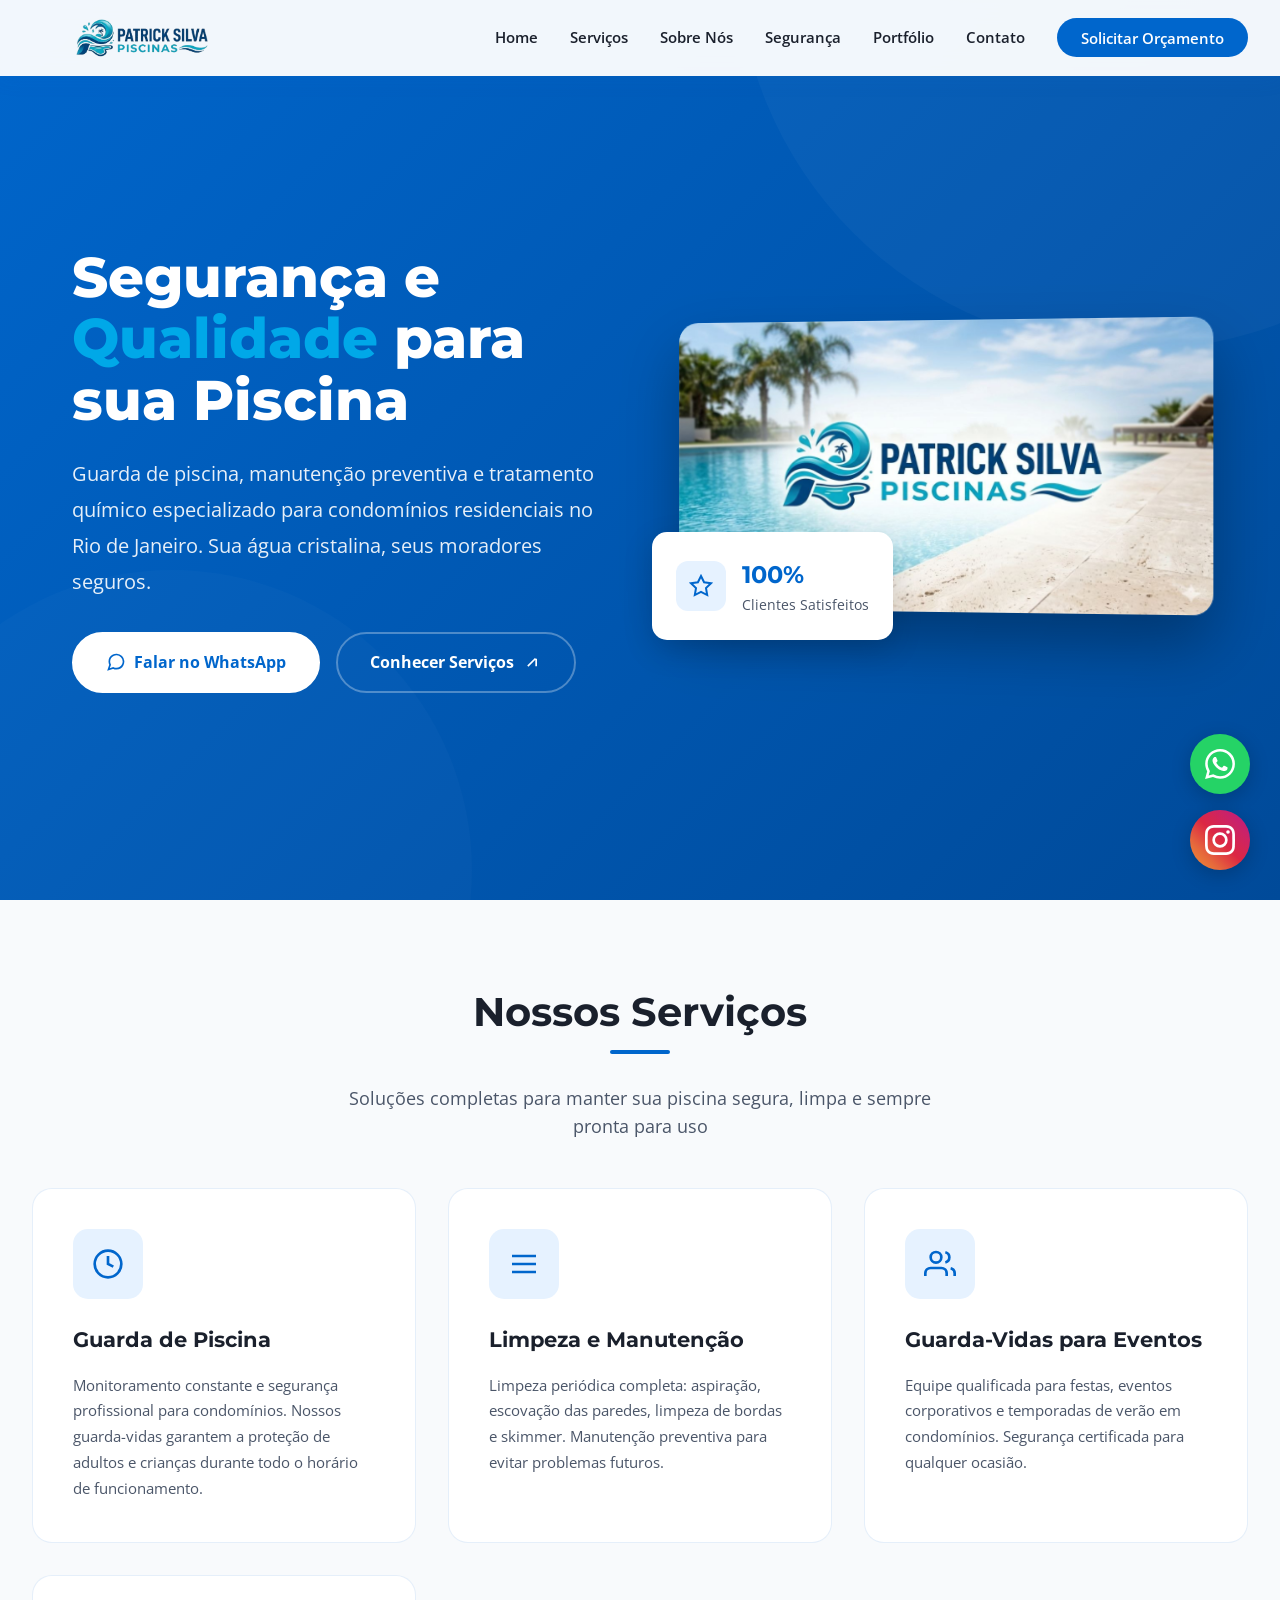
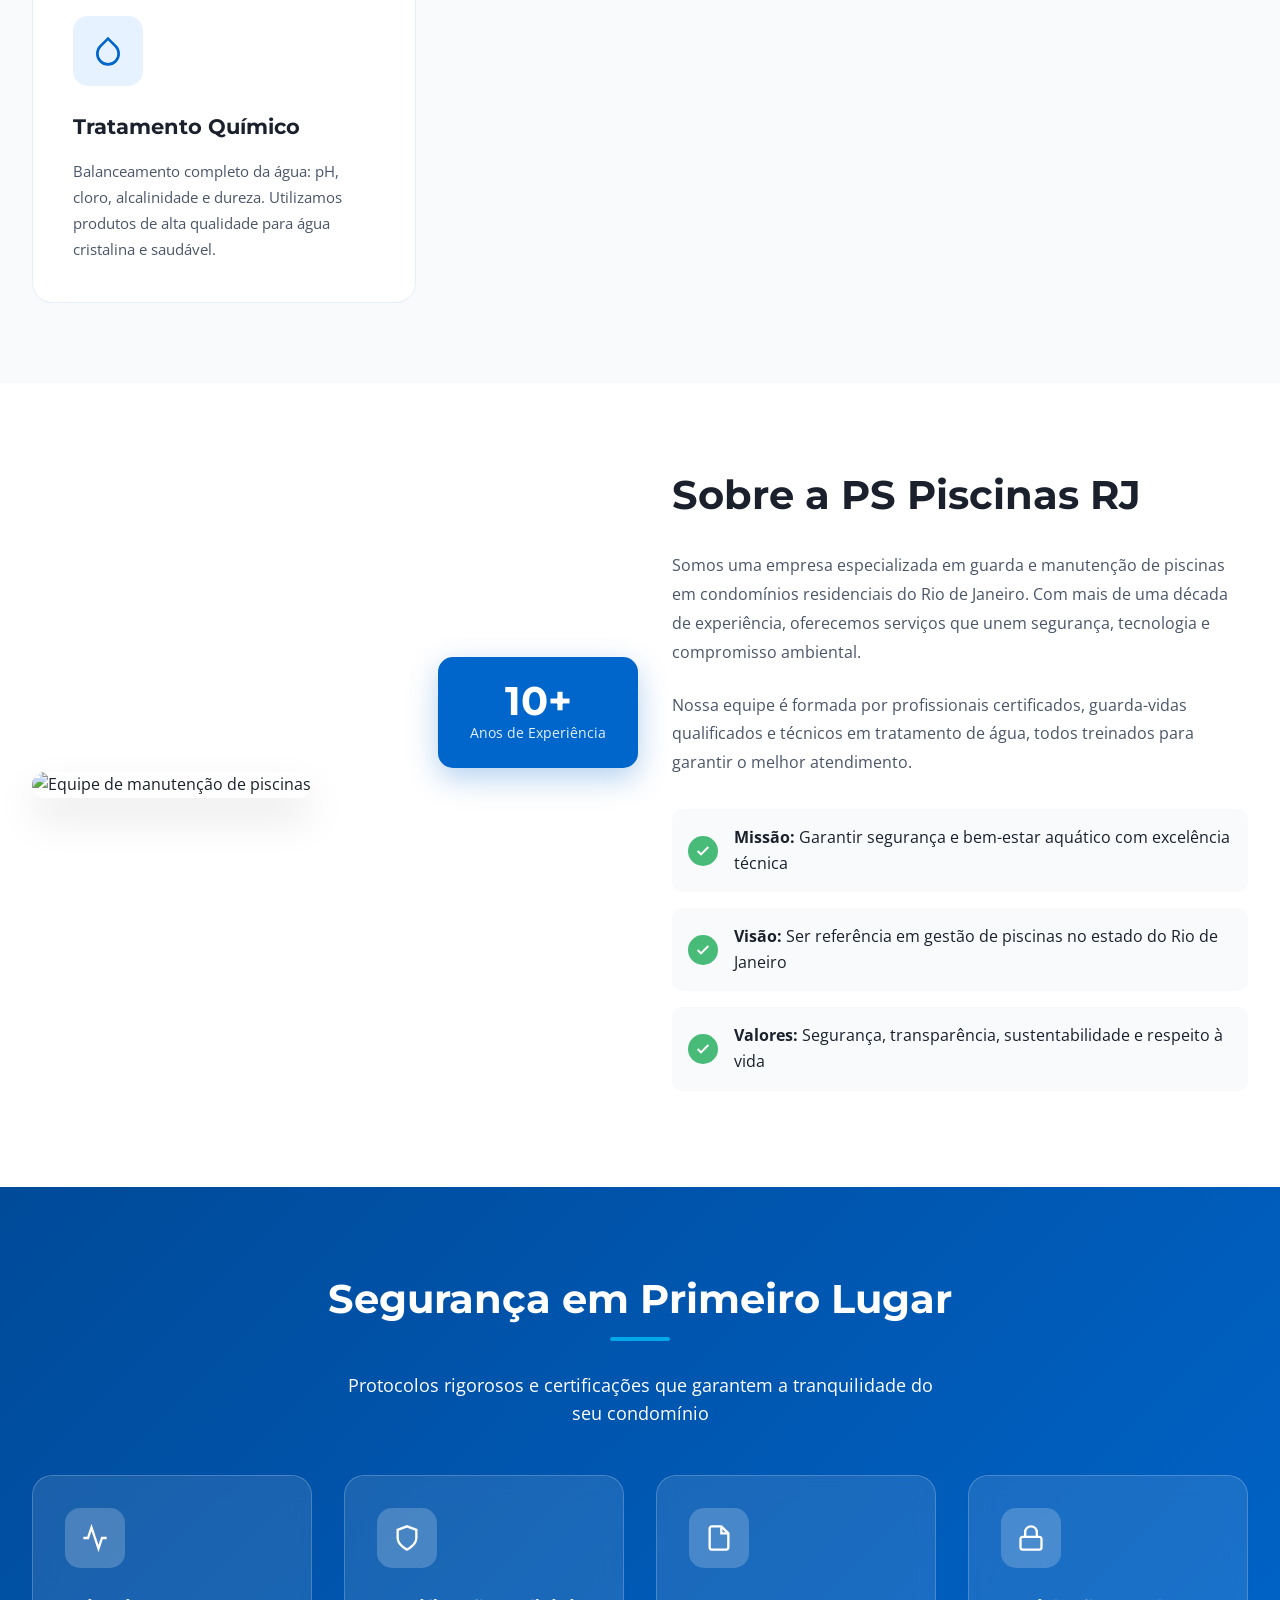
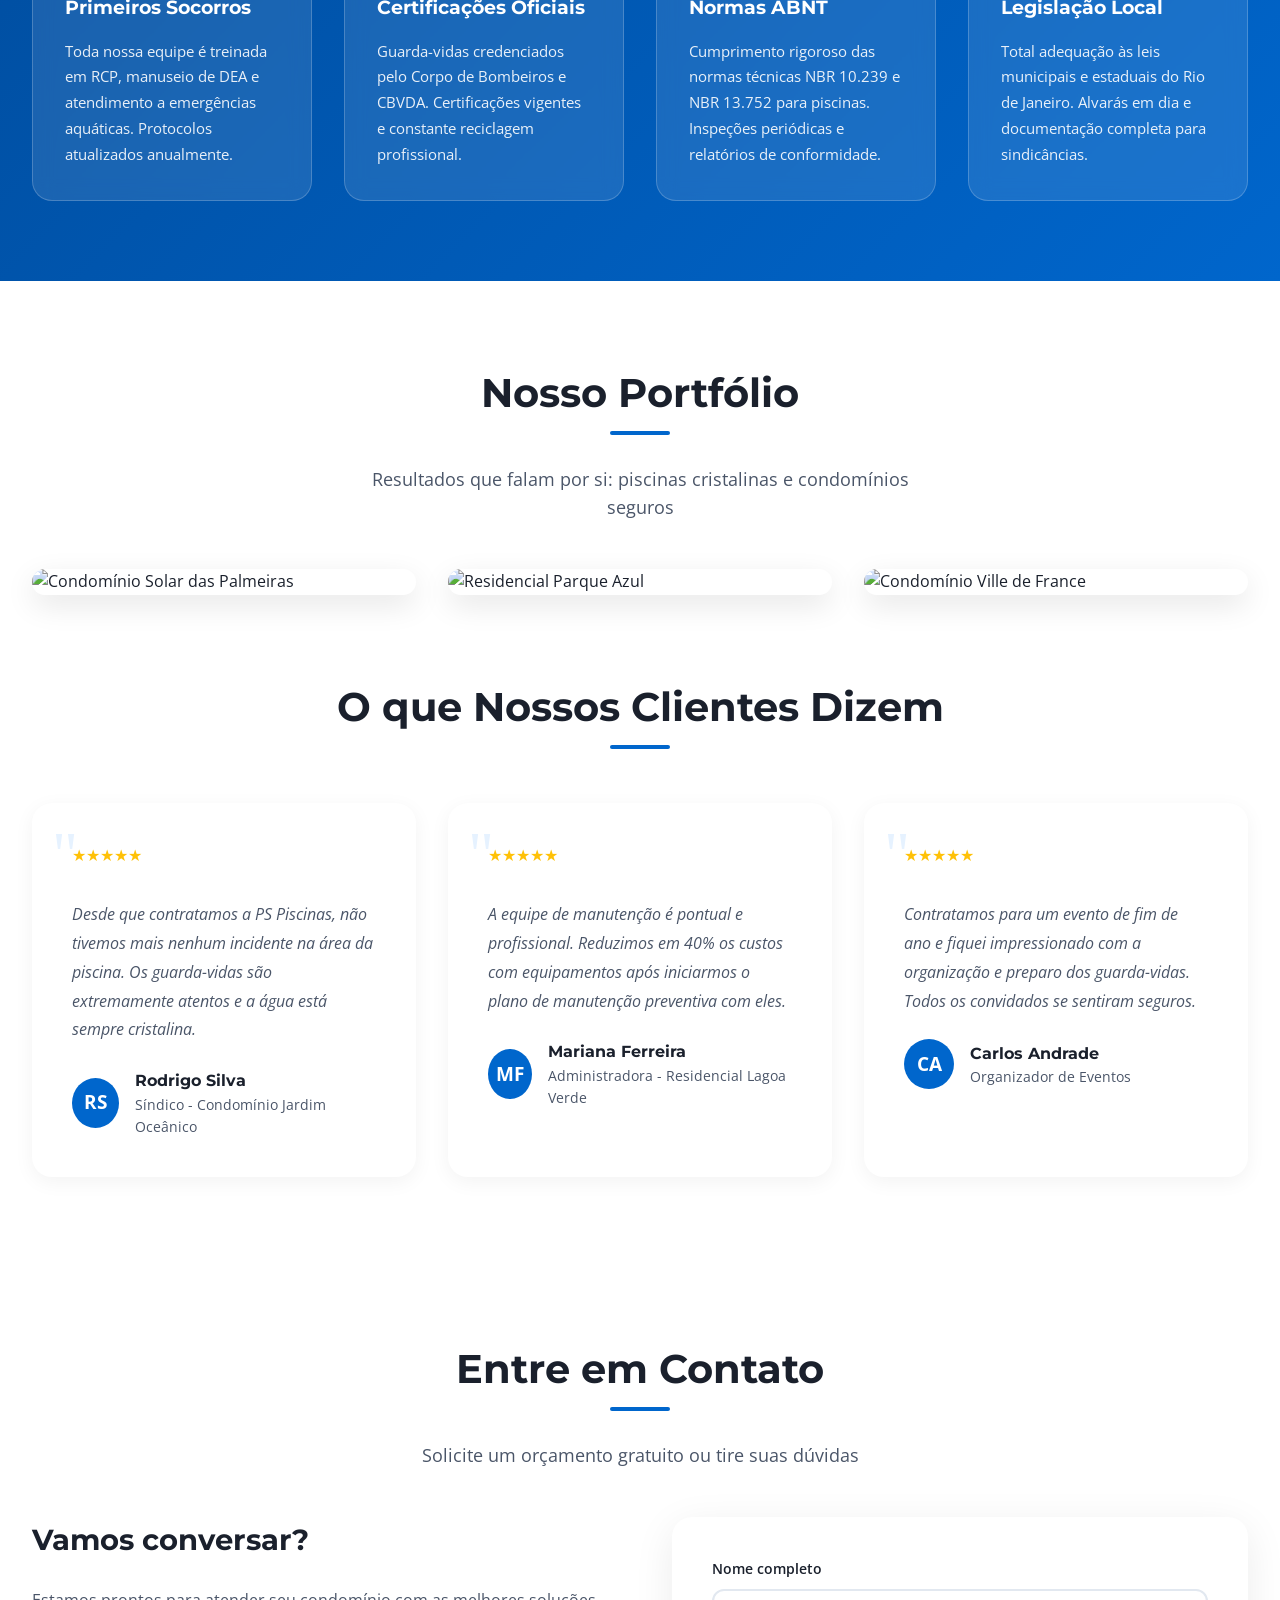
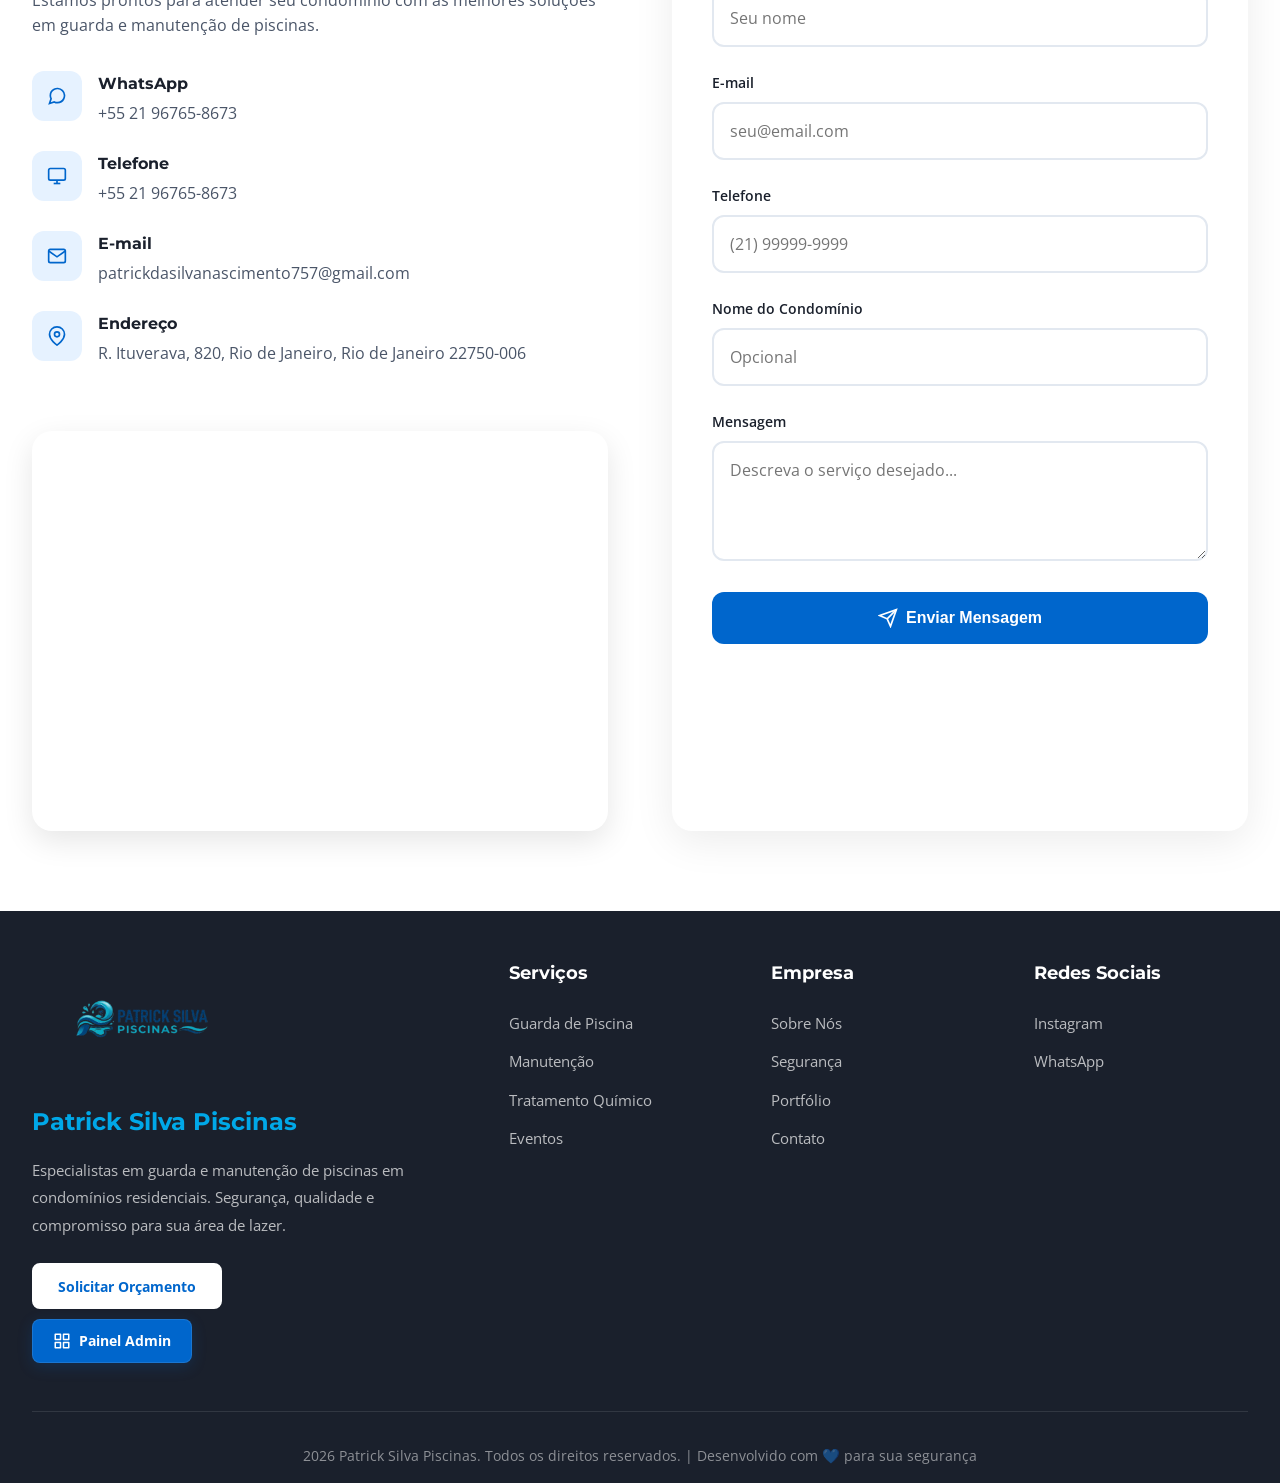
==== commit 7fa72bf6: "Add files via upload" ====
--- a/index.html
+++ b/index.html
@@ -145,34 +145,7 @@
                     <p>Balanceamento completo da água: pH, cloro, alcalinidade e dureza. Utilizamos produtos de alta
                         qualidade para água cristalina e saudável.</p>
                 </div>
-                <div class="servico-card fade-in">
-                    <div class="servico-icon">
-                        <svg width="32" height="32" viewBox="0 0 24 24" fill="none" stroke="currentColor"
-                            stroke-width="2">
-                            <rect x="2" y="3" width="20" height="14" rx="2" ry="2" />
-                            <line x1="8" y1="21" x2="16" y2="21" />
-                            <line x1="12" y1="17" x2="12" y2="21" />
-                        </svg>
-                    </div>
-                    <h3>Inspeção de Equipamentos</h3>
-                    <p>Verificação técnica de bombas, filtros, iluminação subaquática e sistemas de aquecimento.
-                        Diagnóstico preciso e manutenção corretiva.</p>
-                </div>
-                <div class="servico-card fade-in">
-                    <div class="servico-icon">
-                        <svg width="32" height="32" viewBox="0 0 24 24" fill="none" stroke="currentColor"
-                            stroke-width="2">
-                            <path d="M14 2H6a2 2 0 0 0-2 2v16a2 2 0 0 0 2 2h12a2 2 0 0 0 2-2V8z" />
-                            <polyline points="14 2 14 8 20 8" />
-                            <line x1="16" y1="13" x2="8" y2="13" />
-                            <line x1="16" y1="17" x2="8" y2="17" />
-                            <polyline points="10 9 9 9 8 9" />
-                        </svg>
-                    </div>
-                    <h3>Consultoria Técnica</h3>
-                    <p>Assessoria especializada para adequação às normas da ABNT e legislação local. Relatórios técnicos
-                        e planos de manutenção personalizados.</p>
-                </div>
+
             </div>
         </div>
     </section>
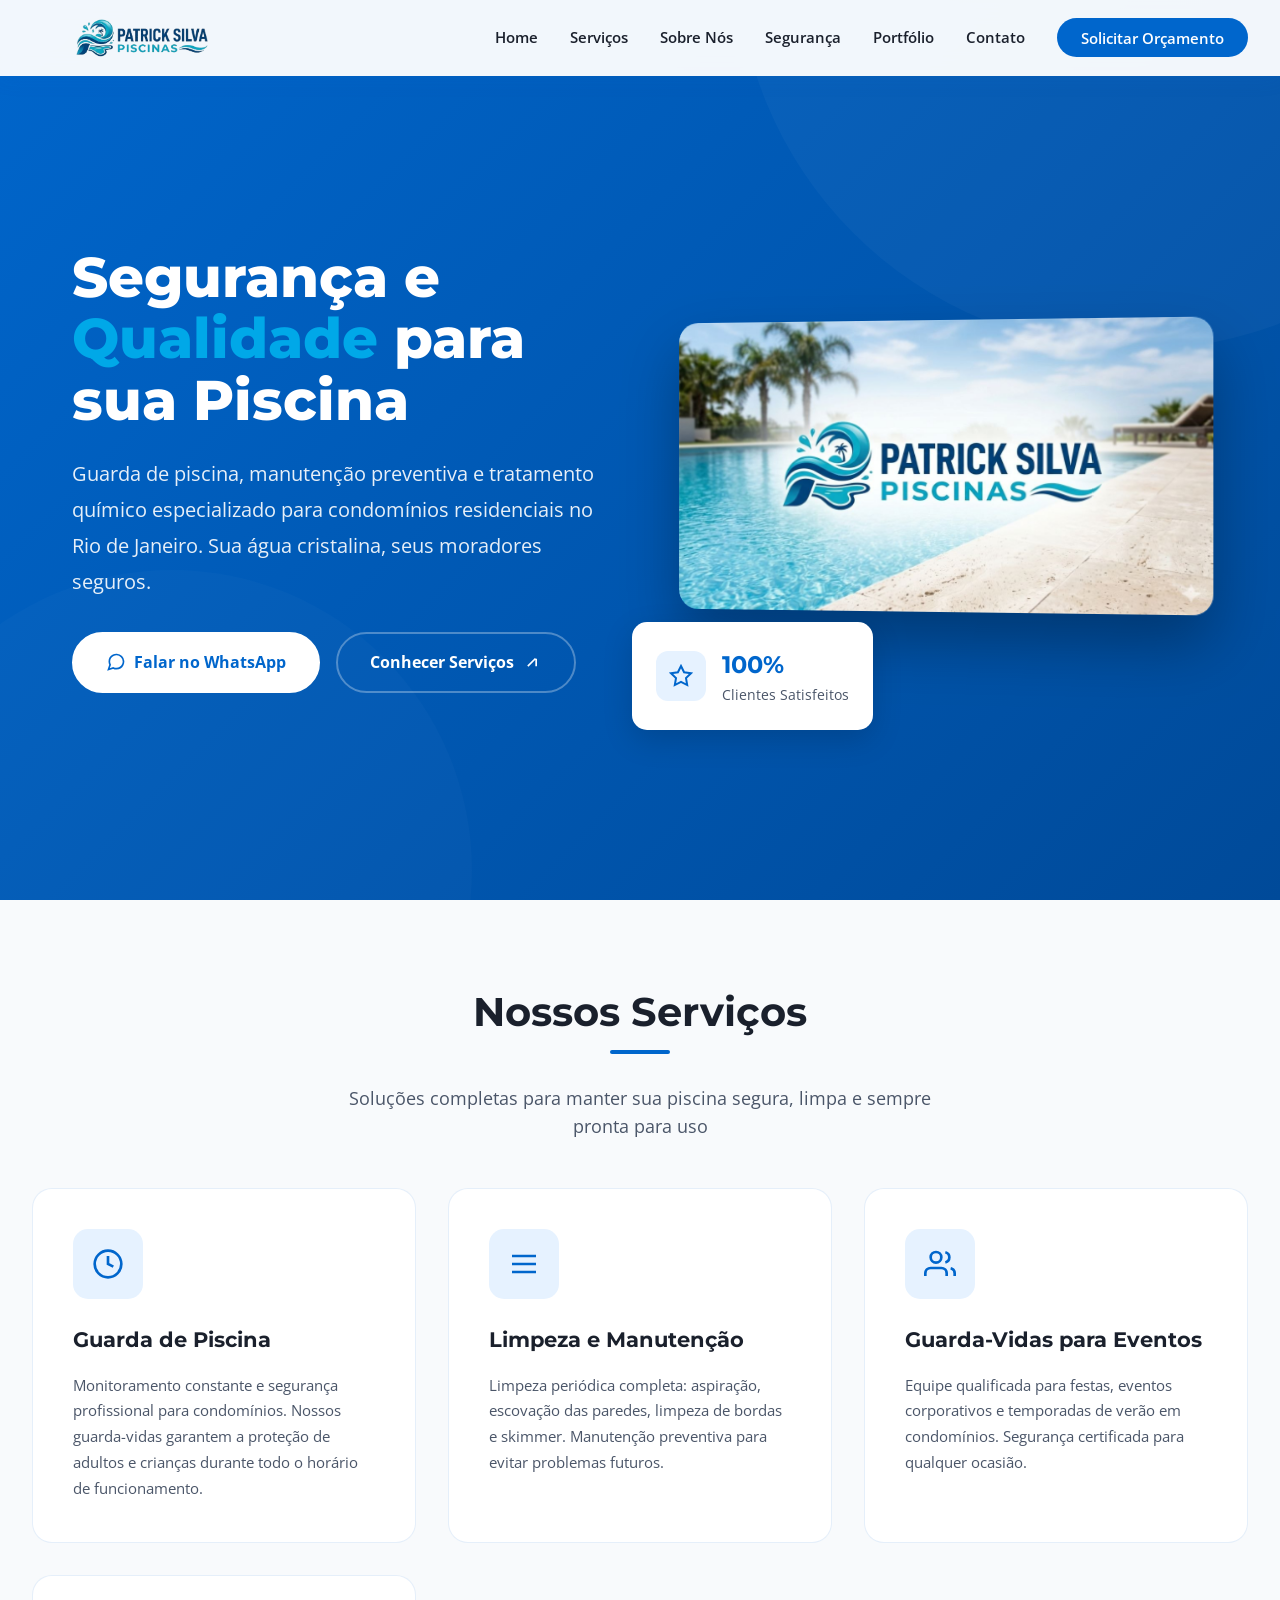
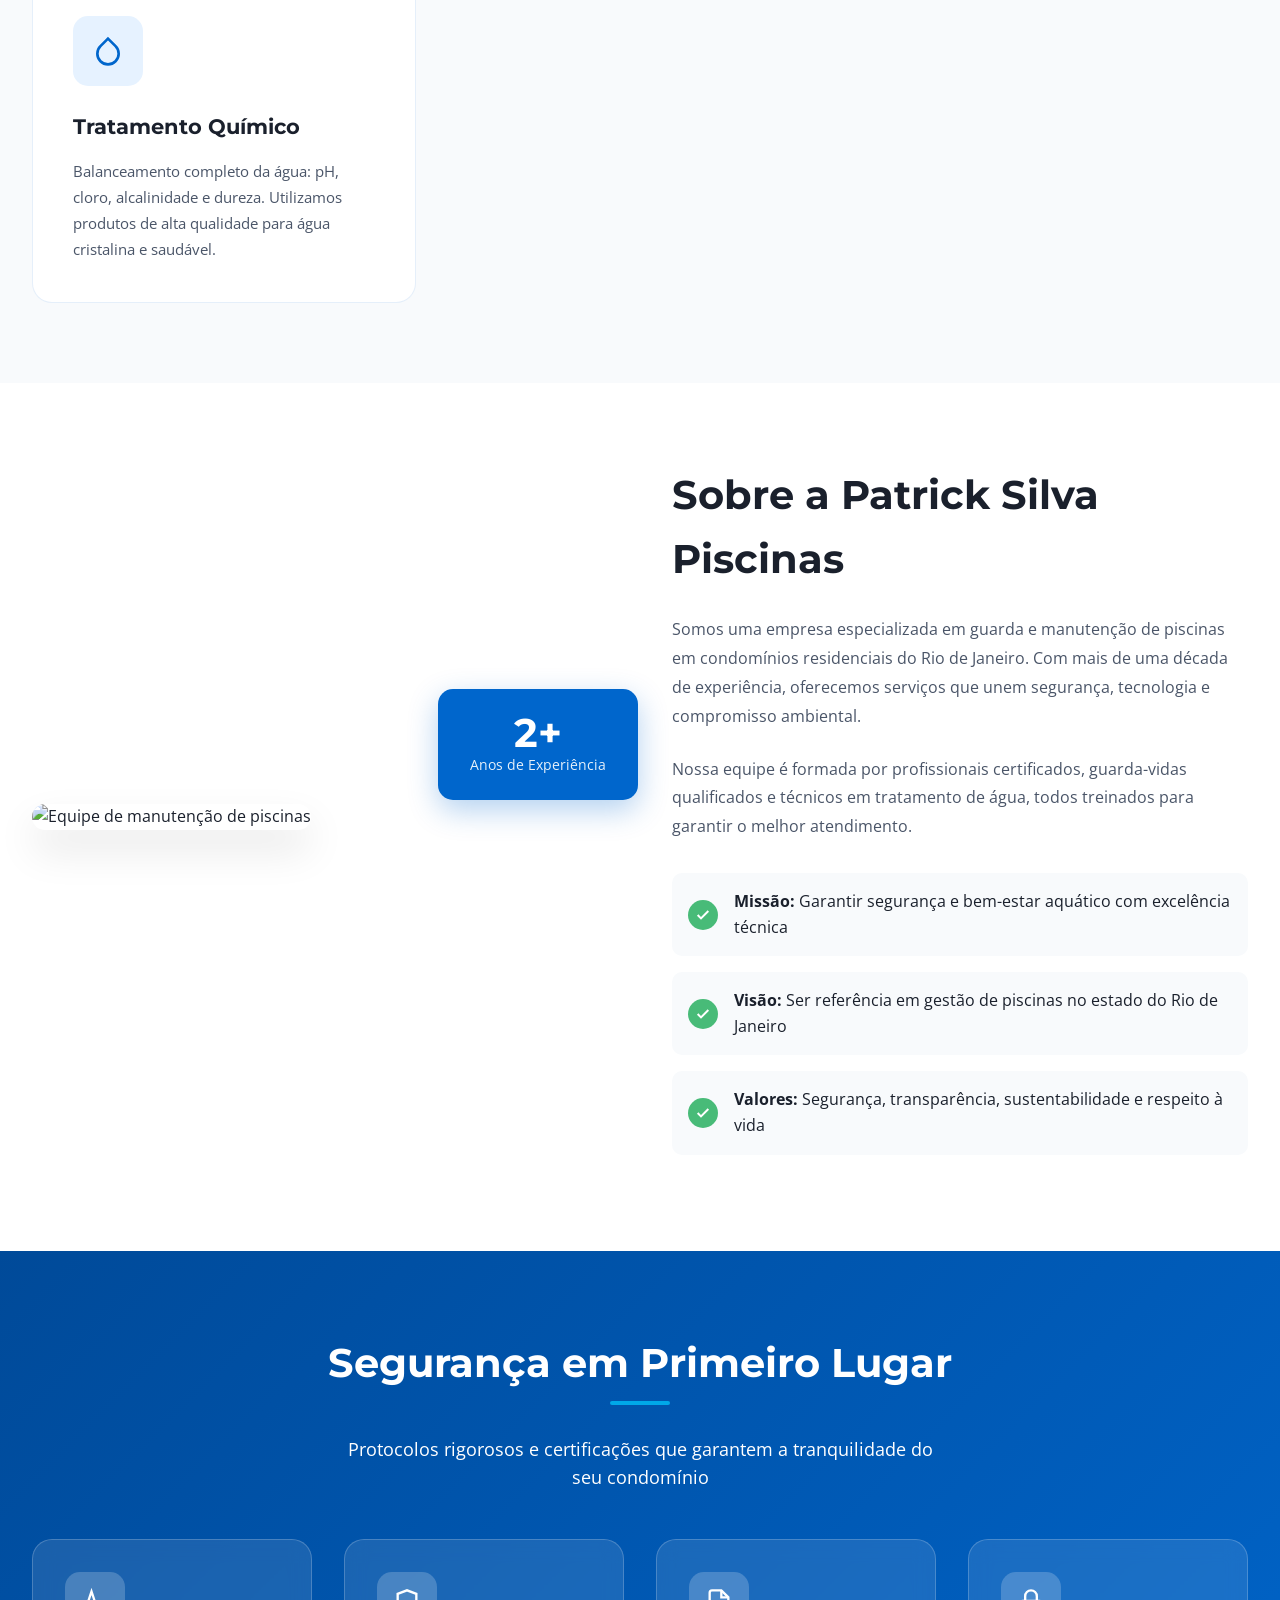
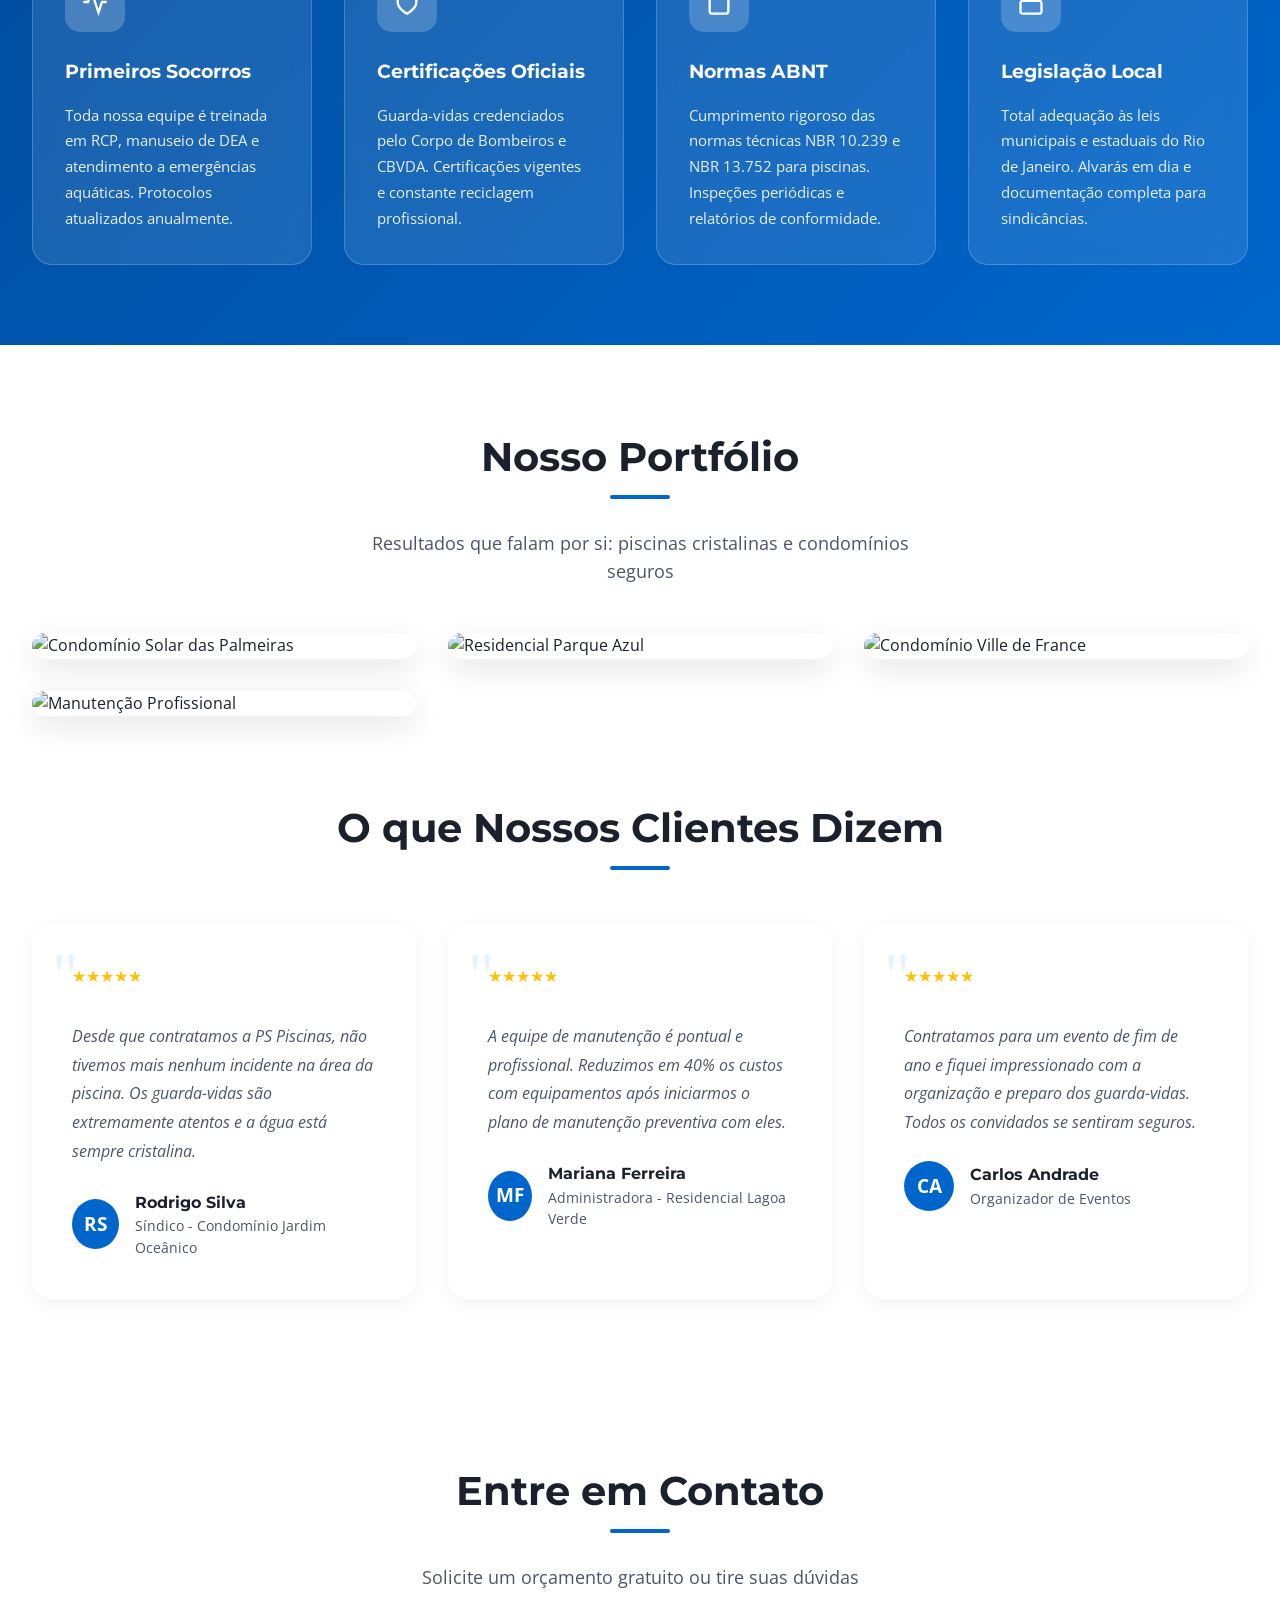
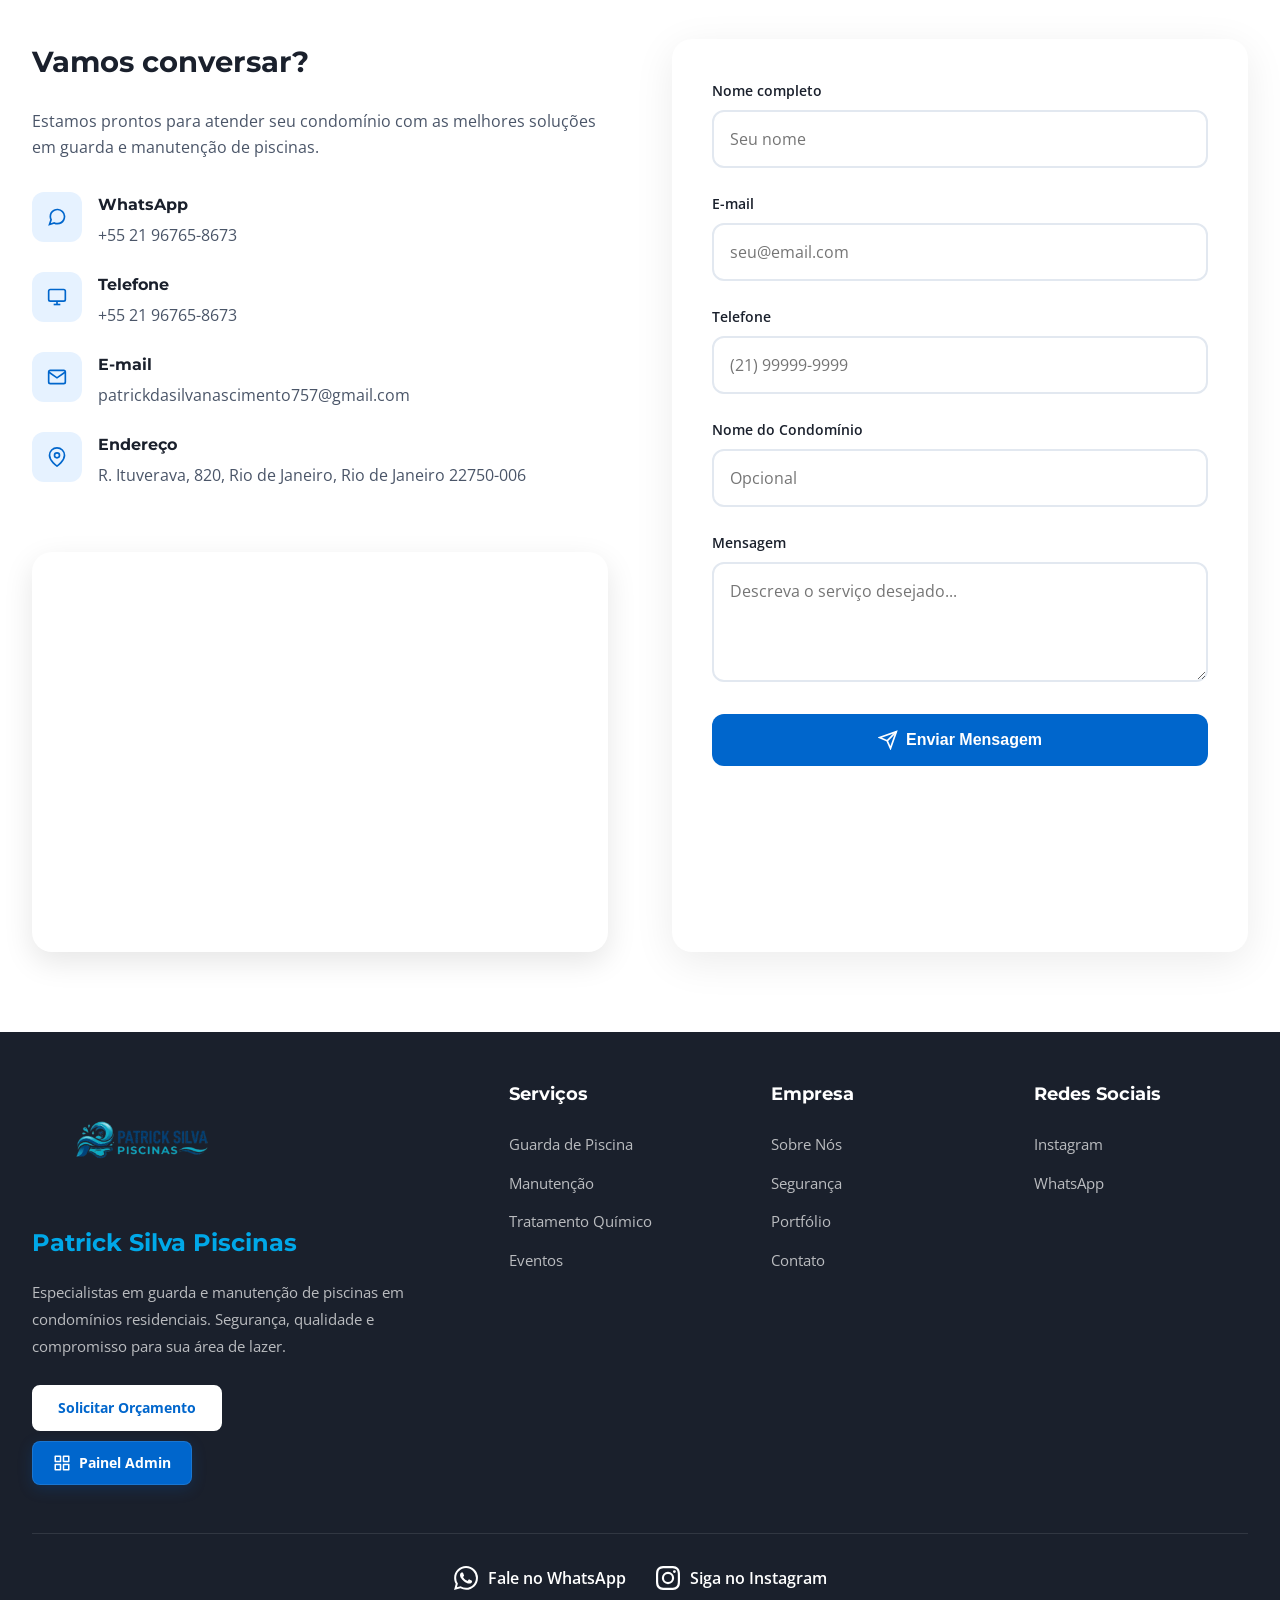
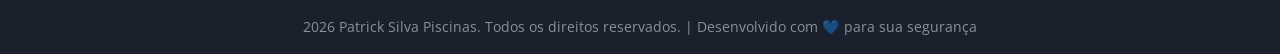
==== commit 0286820d: "Add files via upload" ====
--- a/index.html
+++ b/index.html
@@ -12,513 +12,537 @@
 </head>
 
 <body>
-</head>
-
-<body>
-
-    <!-- Loader -->
-    <div class="loader" id="loader">
-        <div class="loader-circle"></div>
-    </div>
-
-    <!-- Navegação -->
-    <nav id="navbar">
-        <div class="container">
-            <a href="#" class="logo">
-                <img src="logo/sitepatrick.png" alt="Patrick Silva Piscinas Logo" style="width: 220px; height: auto; max-height: 120px; object-fit: contain;">
-            </a>
-            <ul class="nav-links" id="navLinks">
-                <li><a href="#home">Home</a></li>
-                <li><a href="#servicos">Serviços</a></li>
-                <li><a href="#sobre">Sobre Nós</a></li>
-                <li><a href="#seguranca">Segurança</a></li>
-                <li><a href="#portfolio">Portfólio</a></li>
-                <li><a href="#contato">Contato</a></li>
-                <li><a href="https://wa.me/5521967658673" target="_blank" class="btn-orcamento-nav">Solicitar
-                        Orçamento</a></li>
-            </ul>
-            <div class="mobile-menu" id="mobileMenu">
-                <span></span>
-                <span></span>
-                <span></span>
-            </div>
+    </head>
+
+    <body>
+
+        <!-- Loader -->
+        <div class="loader" id="loader">
+            <div class="loader-circle"></div>
         </div>
-    </nav>
-
-    <!-- Hero Section -->
-    <section class="hero" id="home">
-        <div class="container">
-            <div class="hero-content">
-                <h1>Segurança e <span>Qualidade</span> para sua Piscina</h1>
-                <p>Guarda de piscina, manutenção preventiva e tratamento químico especializado para condomínios
-                    residenciais no Rio de Janeiro. Sua água cristalina, seus moradores seguros.</p>
-                <div class="hero-buttons">
-                    <a href="https://wa.me/5521967658673" target="_blank" class="btn-primary">
-                        <svg width="20" height="20" viewBox="0 0 24 24" fill="none" stroke="currentColor"
-                            stroke-width="2">
-                            <path
-                                d="M21 11.5a8.38 8.38 0 0 1-.9 3.8 8.5 8.5 0 0 1-7.6 4.7 8.38 8.38 0 0 1-3.8-.9L3 21l1.9-5.7a8.38 8.38 0 0 1-.9-3.8 8.5 8.5 0 0 1 4.7-7.6 8.38 8.38 0 0 1 3.8-.9h.5a8.48 8.48 0 0 1 8 8v.5z" />
-                        </svg>
-                        Falar no WhatsApp
-                    </a>
-                    <a href="#servicos" class="btn-secondary">
-                        Conhecer Serviços
-                        <svg width="20" height="20" viewBox="0 0 24 24" fill="none" stroke="currentColor"
-                            stroke-width="2">
-                            <path d="M7 17l9.2-9.2M17 8v9" />
-                        </svg>
-                    </a>
-                </div>
-            </div>
-            <div class="hero-image">
-                <img src="logo/7d361d79-f6fe-4928-aa9f-4ce273e90c98.jpg"
-                    alt="Patrick Silva Piscinas - Especialistas em Piscinas">
-                <div class="floating-badge">
-                    <div class="icon">
-                        <svg width="24" height="24" viewBox="0 0 24 24" fill="none" stroke="currentColor"
-                            stroke-width="2">
-                            <path
-                                d="M12 2l3.09 6.26L22 9.27l-5 4.87 1.18 6.88L12 17.77l-6.18 3.25L7 14.14 2 9.27l6.91-1.01L12 2z" />
-                        </svg>
-                    </div>
-                    <div class="text">
-                        <h4>100%</h4>
-                        <p>Clientes Satisfeitos</p>
-                    </div>
-                </div>
-            </div>
-        </div>
-    </section>
-
-    <!-- Serviços -->
-    <section class="servicos" id="servicos">
-        <div class="container">
-            <div class="section-header fade-in">
-                <h2>Nossos Serviços</h2>
-                <p>Soluções completas para manter sua piscina segura, limpa e sempre pronta para uso</p>
-            </div>
-            <div class="servicos-grid">
-                <div class="servico-card fade-in">
-                    <div class="servico-icon">
-                        <svg width="32" height="32" viewBox="0 0 24 24" fill="none" stroke="currentColor"
-                            stroke-width="2">
-                            <circle cx="12" cy="12" r="10" />
-                            <path d="M12 6v6l4 2" />
-                        </svg>
-                    </div>
-                    <h3>Guarda de Piscina</h3>
-                    <p>Monitoramento constante e segurança profissional para condomínios. Nossos guarda-vidas garantem a
-                        proteção de adultos e crianças durante todo o horário de funcionamento.</p>
-                </div>
-                <div class="servico-card fade-in">
-                    <div class="servico-icon">
-                        <svg width="32" height="32" viewBox="0 0 24 24" fill="none" stroke="currentColor"
-                            stroke-width="2">
-                            <path d="M3 6h18M3 12h18M3 18h18" />
-                        </svg>
-                    </div>
-                    <h3>Limpeza e Manutenção</h3>
-                    <p>Limpeza periódica completa: aspiração, escovação das paredes, limpeza de bordas e skimmer.
-                        Manutenção preventiva para evitar problemas futuros.</p>
-                </div>
-                <div class="servico-card fade-in">
-                    <div class="servico-icon">
-                        <svg width="32" height="32" viewBox="0 0 24 24" fill="none" stroke="currentColor"
-                            stroke-width="2">
-                            <path d="M17 21v-2a4 4 0 0 0-4-4H5a4 4 0 0 0-4 4v2" />
-                            <circle cx="9" cy="7" r="4" />
-                            <path d="M23 21v-2a4 4 0 0 0-3-3.87M16 3.13a4 4 0 0 1 0 7.75" />
-                        </svg>
-                    </div>
-                    <h3>Guarda-Vidas para Eventos</h3>
-                    <p>Equipe qualificada para festas, eventos corporativos e temporadas de verão em condomínios.
-                        Segurança certificada para qualquer ocasião.</p>
-                </div>
-                <div class="servico-card fade-in">
-                    <div class="servico-icon">
-                        <svg width="32" height="32" viewBox="0 0 24 24" fill="none" stroke="currentColor"
-                            stroke-width="2">
-                            <path d="M12 2.69l5.66 5.66a8 8 0 1 1-11.31 0z" />
-                        </svg>
-                    </div>
-                    <h3>Tratamento Químico</h3>
-                    <p>Balanceamento completo da água: pH, cloro, alcalinidade e dureza. Utilizamos produtos de alta
-                        qualidade para água cristalina e saudável.</p>
-                </div>
-
-            </div>
-        </div>
-    </section>
-
-    <!-- Sobre Nós -->
-    <section class="sobre" id="sobre">
-        <div class="container">
-            <div class="sobre-grid">
-                <div class="sobre-imagem fade-in">
-                    <img src="https://kimi-web-img.moonshot.cn/img/kimberleypoolcare.com.au/df1cac929e46b632b432059e08e0843622d73ece.jpg"
-                        alt="Equipe de manutenção de piscinas">
-                    <div class="experience-badge">
-                        <h3>10+</h3>
-                        <p>Anos de Experiência</p>
-                    </div>
-                </div>
-                <div class="sobre-content fade-in">
-                    <h2>Sobre a PS Piscinas RJ</h2>
-                    <p>Somos uma empresa especializada em guarda e manutenção de piscinas em condomínios residenciais do
-                        Rio de Janeiro. Com mais de uma década de experiência, oferecemos serviços que unem segurança,
-                        tecnologia e compromisso ambiental.</p>
-                    <p>Nossa equipe é formada por profissionais certificados, guarda-vidas qualificados e técnicos em
-                        tratamento de água, todos treinados para garantir o melhor atendimento.</p>
-
-                    <ul class="valores-list">
-                        <li>
-                            <div class="check">
-                                <svg width="16" height="16" viewBox="0 0 24 24" fill="none" stroke="currentColor"
-                                    stroke-width="3">
-                                    <polyline points="20 6 9 17 4 12" />
-                                </svg>
-                            </div>
-                            <div>
-                                <strong>Missão:</strong> Garantir segurança e bem-estar aquático com excelência técnica
-                            </div>
-                        </li>
-                        <li>
-                            <div class="check">
-                                <svg width="16" height="16" viewBox="0 0 24 24" fill="none" stroke="currentColor"
-                                    stroke-width="3">
-                                    <polyline points="20 6 9 17 4 12" />
-                                </svg>
-                            </div>
-                            <div>
-                                <strong>Visão:</strong> Ser referência em gestão de piscinas no estado do Rio de Janeiro
-                            </div>
-                        </li>
-                        <li>
-                            <div class="check">
-                                <svg width="16" height="16" viewBox="0 0 24 24" fill="none" stroke="currentColor"
-                                    stroke-width="3">
-                                    <polyline points="20 6 9 17 4 12" />
-                                </svg>
-                            </div>
-                            <div>
-                                <strong>Valores:</strong> Segurança, transparência, sustentabilidade e respeito à vida
-                            </div>
-                        </li>
-                    </ul>
-                </div>
-            </div>
-        </div>
-    </section>
-
-    <!-- Segurança -->
-    <section class="seguranca" id="seguranca">
-        <div class="container">
-            <div class="section-header fade-in">
-                <h2>Segurança em Primeiro Lugar</h2>
-                <p>Protocolos rigorosos e certificações que garantem a tranquilidade do seu condomínio</p>
-            </div>
-            <div class="seguranca-grid">
-                <div class="seguranca-card fade-in">
-                    <div class="icon">
-                        <svg width="28" height="28" viewBox="0 0 24 24" fill="none" stroke="currentColor"
-                            stroke-width="2">
-                            <path d="M22 12h-4l-3 9L9 3l-3 9H2" />
-                        </svg>
-                    </div>
-                    <h3>Primeiros Socorros</h3>
-                    <p>Toda nossa equipe é treinada em RCP, manuseio de DEA e atendimento a emergências aquáticas.
-                        Protocolos atualizados anualmente.</p>
-                </div>
-                <div class="seguranca-card fade-in">
-                    <div class="icon">
-                        <svg width="28" height="28" viewBox="0 0 24 24" fill="none" stroke="currentColor"
-                            stroke-width="2">
-                            <path d="M12 22s8-4 8-10V5l-8-3-8 3v7c0 6 8 10 8 10z" />
-                        </svg>
-                    </div>
-                    <h3>Certificações Oficiais</h3>
-                    <p>Guarda-vidas credenciados pelo Corpo de Bombeiros e CBVDA. Certificações vigentes e constante
-                        reciclagem profissional.</p>
-                </div>
-                <div class="seguranca-card fade-in">
-                    <div class="icon">
-                        <svg width="28" height="28" viewBox="0 0 24 24" fill="none" stroke="currentColor"
-                            stroke-width="2">
-                            <path d="M14 2H6a2 2 0 0 0-2 2v16a2 2 0 0 0 2 2h12a2 2 0 0 0 2-2V8z" />
-                            <polyline points="14 2 14 8 20 8" />
-                        </svg>
-                    </div>
-                    <h3>Normas ABNT</h3>
-                    <p>Cumprimento rigoroso das normas técnicas NBR 10.239 e NBR 13.752 para piscinas. Inspeções
-                        periódicas e relatórios de conformidade.</p>
-                </div>
-                <div class="seguranca-card fade-in">
-                    <div class="icon">
-                        <svg width="28" height="28" viewBox="0 0 24 24" fill="none" stroke="currentColor"
-                            stroke-width="2">
-                            <rect x="3" y="11" width="18" height="11" rx="2" ry="2" />
-                            <path d="M7 11V7a5 5 0 0 1 10 0v4" />
-                        </svg>
-                    </div>
-                    <h3>Legislação Local</h3>
-                    <p>Total adequação às leis municipais e estaduais do Rio de Janeiro. Alvarás em dia e documentação
-                        completa para sindicâncias.</p>
-                </div>
-            </div>
-        </div>
-    </section>
-
-    <!-- Portfólio -->
-    <section class="portfolio" id="portfolio">
-        <div class="container">
-            <div class="section-header fade-in">
-                <h2>Nosso Portfólio</h2>
-                <p>Resultados que falam por si: piscinas cristalinas e condomínios seguros</p>
-            </div>
-            <div class="portfolio-grid" id="portfolioGrid">
-                <!-- Imagens serão carregadas dinamicamente via script.js -->
-            </div>
-
-            <!-- Depoimentos -->
-            <div style="margin-top: 5rem;">
-                <div class="section-header fade-in">
-                    <h2>O que Nossos Clientes Dizem</h2>
-                </div>
-                <div class="depoimentos-grid">
-                    <div class="depoimento-card fade-in">
-                        <div class="stars">★★★★★</div>
-                        <p class="depoimento-text">Desde que contratamos a PS Piscinas, não tivemos mais nenhum
-                            incidente na área da piscina. Os guarda-vidas são extremamente atentos e a água está sempre
-                            cristalina.</p>
-                        <div class="depoimento-author">
-                            <div class="avatar">RS</div>
-                            <div class="info">
-                                <h4>Rodrigo Silva</h4>
-                                <p>Síndico - Condomínio Jardim Oceânico</p>
-                            </div>
-                        </div>
-                    </div>
-                    <div class="depoimento-card fade-in">
-                        <div class="stars">★★★★★</div>
-                        <p class="depoimento-text">A equipe de manutenção é pontual e profissional. Reduzimos em 40% os
-                            custos com equipamentos após iniciarmos o plano de manutenção preventiva com eles.</p>
-                        <div class="depoimento-author">
-                            <div class="avatar">MF</div>
-                            <div class="info">
-                                <h4>Mariana Ferreira</h4>
-                                <p>Administradora - Residencial Lagoa Verde</p>
-                            </div>
-                        </div>
-                    </div>
-                    <div class="depoimento-card fade-in">
-                        <div class="stars">★★★★★</div>
-                        <p class="depoimento-text">Contratamos para um evento de fim de ano e fiquei impressionado com a
-                            organização e preparo dos guarda-vidas. Todos os convidados se sentiram seguros.</p>
-                        <div class="depoimento-author">
-                            <div class="avatar">CA</div>
-                            <div class="info">
-                                <h4>Carlos Andrade</h4>
-                                <p>Organizador de Eventos</p>
-                            </div>
-                        </div>
-                    </div>
-                </div>
-            </div>
-        </div>
-    </section>
-
-    <!-- Contato -->
-    <section class="contato" id="contato">
-        <div class="container">
-            <div class="section-header fade-in">
-                <h2>Entre em Contato</h2>
-                <p>Solicite um orçamento gratuito ou tire suas dúvidas</p>
-            </div>
-            <div class="contato-grid">
-                <div class="contato-info fade-in">
-                    <h3>Vamos conversar?</h3>
-                    <p>Estamos prontos para atender seu condomínio com as melhores soluções em guarda e manutenção de
-                        piscinas.</p>
-
-                    <div class="info-item">
-                        <div class="icon">
+
+        <!-- Navegação -->
+        <nav id="navbar">
+            <div class="container">
+                <a href="#" class="logo">
+                    <img src="logo/sitepatrick.png" alt="Patrick Silva Piscinas Logo"
+                        style="width: 220px; height: auto; max-height: 120px; object-fit: contain;">
+                </a>
+                <ul class="nav-links" id="navLinks">
+                    <li><a href="#home">Home</a></li>
+                    <li><a href="#servicos">Serviços</a></li>
+                    <li><a href="#sobre">Sobre Nós</a></li>
+                    <li><a href="#seguranca">Segurança</a></li>
+                    <li><a href="#portfolio">Portfólio</a></li>
+                    <li><a href="#contato">Contato</a></li>
+                    <li><a href="https://wa.me/5521967658673" target="_blank" class="btn-orcamento-nav">Solicitar
+                            Orçamento</a></li>
+                </ul>
+                <div class="mobile-menu" id="mobileMenu">
+                    <span></span>
+                    <span></span>
+                    <span></span>
+                </div>
+            </div>
+        </nav>
+
+        <!-- Hero Section -->
+        <section class="hero" id="home">
+            <div class="container">
+                <div class="hero-content">
+                    <h1>Segurança e <span>Qualidade</span> para sua Piscina</h1>
+                    <p>Guarda de piscina, manutenção preventiva e tratamento químico especializado para condomínios
+                        residenciais no Rio de Janeiro. Sua água cristalina, seus moradores seguros.</p>
+                    <div class="hero-buttons">
+                        <a href="https://wa.me/5521967658673" target="_blank" class="btn-primary">
                             <svg width="20" height="20" viewBox="0 0 24 24" fill="none" stroke="currentColor"
                                 stroke-width="2">
                                 <path
                                     d="M21 11.5a8.38 8.38 0 0 1-.9 3.8 8.5 8.5 0 0 1-7.6 4.7 8.38 8.38 0 0 1-3.8-.9L3 21l1.9-5.7a8.38 8.38 0 0 1-.9-3.8 8.5 8.5 0 0 1 4.7-7.6 8.38 8.38 0 0 1 3.8-.9h.5a8.48 8.48 0 0 1 8 8v.5z" />
                             </svg>
+                            Falar no WhatsApp
+                        </a>
+                        <a href="#servicos" class="btn-secondary">
+                            Conhecer Serviços
+                            <svg width="20" height="20" viewBox="0 0 24 24" fill="none" stroke="currentColor"
+                                stroke-width="2">
+                                <path d="M7 17l9.2-9.2M17 8v9" />
+                            </svg>
+                        </a>
+                    </div>
+                </div>
+                <div class="hero-image">
+                    <img src="logo/7d361d79-f6fe-4928-aa9f-4ce273e90c98.jpg"
+                        alt="Patrick Silva Piscinas - Especialistas em Piscinas">
+                    <div class="floating-badge">
+                        <div class="icon">
+                            <svg width="24" height="24" viewBox="0 0 24 24" fill="none" stroke="currentColor"
+                                stroke-width="2">
+                                <path
+                                    d="M12 2l3.09 6.26L22 9.27l-5 4.87 1.18 6.88L12 17.77l-6.18 3.25L7 14.14 2 9.27l6.91-1.01L12 2z" />
+                            </svg>
                         </div>
                         <div class="text">
-                            <h4>WhatsApp</h4>
-                            <a href="https://wa.me/5521967658673" target="_blank">+55 21 96765-8673</a>
-                        </div>
-                    </div>
-
-                    <div class="info-item">
+                            <h4>100%</h4>
+                            <p>Clientes Satisfeitos</p>
+                        </div>
+                    </div>
+                </div>
+            </div>
+        </section>
+
+        <!-- Serviços -->
+        <section class="servicos" id="servicos">
+            <div class="container">
+                <div class="section-header fade-in">
+                    <h2>Nossos Serviços</h2>
+                    <p>Soluções completas para manter sua piscina segura, limpa e sempre pronta para uso</p>
+                </div>
+                <div class="servicos-grid">
+                    <div class="servico-card fade-in">
+                        <div class="servico-icon">
+                            <svg width="32" height="32" viewBox="0 0 24 24" fill="none" stroke="currentColor"
+                                stroke-width="2">
+                                <circle cx="12" cy="12" r="10" />
+                                <path d="M12 6v6l4 2" />
+                            </svg>
+                        </div>
+                        <h3>Guarda de Piscina</h3>
+                        <p>Monitoramento constante e segurança profissional para condomínios. Nossos guarda-vidas
+                            garantem a
+                            proteção de adultos e crianças durante todo o horário de funcionamento.</p>
+                    </div>
+                    <div class="servico-card fade-in">
+                        <div class="servico-icon">
+                            <svg width="32" height="32" viewBox="0 0 24 24" fill="none" stroke="currentColor"
+                                stroke-width="2">
+                                <path d="M3 6h18M3 12h18M3 18h18" />
+                            </svg>
+                        </div>
+                        <h3>Limpeza e Manutenção</h3>
+                        <p>Limpeza periódica completa: aspiração, escovação das paredes, limpeza de bordas e skimmer.
+                            Manutenção preventiva para evitar problemas futuros.</p>
+                    </div>
+                    <div class="servico-card fade-in">
+                        <div class="servico-icon">
+                            <svg width="32" height="32" viewBox="0 0 24 24" fill="none" stroke="currentColor"
+                                stroke-width="2">
+                                <path d="M17 21v-2a4 4 0 0 0-4-4H5a4 4 0 0 0-4 4v2" />
+                                <circle cx="9" cy="7" r="4" />
+                                <path d="M23 21v-2a4 4 0 0 0-3-3.87M16 3.13a4 4 0 0 1 0 7.75" />
+                            </svg>
+                        </div>
+                        <h3>Guarda-Vidas para Eventos</h3>
+                        <p>Equipe qualificada para festas, eventos corporativos e temporadas de verão em condomínios.
+                            Segurança certificada para qualquer ocasião.</p>
+                    </div>
+                    <div class="servico-card fade-in">
+                        <div class="servico-icon">
+                            <svg width="32" height="32" viewBox="0 0 24 24" fill="none" stroke="currentColor"
+                                stroke-width="2">
+                                <path d="M12 2.69l5.66 5.66a8 8 0 1 1-11.31 0z" />
+                            </svg>
+                        </div>
+                        <h3>Tratamento Químico</h3>
+                        <p>Balanceamento completo da água: pH, cloro, alcalinidade e dureza. Utilizamos produtos de alta
+                            qualidade para água cristalina e saudável.</p>
+                    </div>
+
+                </div>
+            </div>
+        </section>
+
+        <!-- Sobre Nós -->
+        <section class="sobre" id="sobre">
+            <div class="container">
+                <div class="sobre-grid">
+                    <div class="sobre-imagem fade-in">
+                        <img src="https://kimi-web-img.moonshot.cn/img/kimberleypoolcare.com.au/df1cac929e46b632b432059e08e0843622d73ece.jpg"
+                            alt="Equipe de manutenção de piscinas">
+                        <div class="experience-badge">
+                            <h3>2+</h3>
+                            <p>Anos de Experiência</p>
+                        </div>
+                    </div>
+                    <div class="sobre-content fade-in">
+                        <h2>Sobre a Patrick Silva Piscinas</h2>
+                        <p>Somos uma empresa especializada em guarda e manutenção de piscinas em condomínios
+                            residenciais do
+                            Rio de Janeiro. Com mais de uma década de experiência, oferecemos serviços que unem
+                            segurança,
+                            tecnologia e compromisso ambiental.</p>
+                        <p>Nossa equipe é formada por profissionais certificados, guarda-vidas qualificados e técnicos
+                            em
+                            tratamento de água, todos treinados para garantir o melhor atendimento.</p>
+
+                        <ul class="valores-list">
+                            <li>
+                                <div class="check">
+                                    <svg width="16" height="16" viewBox="0 0 24 24" fill="none" stroke="currentColor"
+                                        stroke-width="3">
+                                        <polyline points="20 6 9 17 4 12" />
+                                    </svg>
+                                </div>
+                                <div>
+                                    <strong>Missão:</strong> Garantir segurança e bem-estar aquático com excelência
+                                    técnica
+                                </div>
+                            </li>
+                            <li>
+                                <div class="check">
+                                    <svg width="16" height="16" viewBox="0 0 24 24" fill="none" stroke="currentColor"
+                                        stroke-width="3">
+                                        <polyline points="20 6 9 17 4 12" />
+                                    </svg>
+                                </div>
+                                <div>
+                                    <strong>Visão:</strong> Ser referência em gestão de piscinas no estado do Rio de
+                                    Janeiro
+                                </div>
+                            </li>
+                            <li>
+                                <div class="check">
+                                    <svg width="16" height="16" viewBox="0 0 24 24" fill="none" stroke="currentColor"
+                                        stroke-width="3">
+                                        <polyline points="20 6 9 17 4 12" />
+                                    </svg>
+                                </div>
+                                <div>
+                                    <strong>Valores:</strong> Segurança, transparência, sustentabilidade e respeito à
+                                    vida
+                                </div>
+                            </li>
+                        </ul>
+                    </div>
+                </div>
+            </div>
+        </section>
+
+        <!-- Segurança -->
+        <section class="seguranca" id="seguranca">
+            <div class="container">
+                <div class="section-header fade-in">
+                    <h2>Segurança em Primeiro Lugar</h2>
+                    <p>Protocolos rigorosos e certificações que garantem a tranquilidade do seu condomínio</p>
+                </div>
+                <div class="seguranca-grid">
+                    <div class="seguranca-card fade-in">
                         <div class="icon">
-                            <svg width="20" height="20" viewBox="0 0 24 24" fill="none" stroke="currentColor"
-                                stroke-width="2">
-                                <rect x="2" y="3" width="20" height="14" rx="2" ry="2" />
-                                <line x1="8" y1="21" x2="16" y2="21" />
-                                <line x1="12" y1="17" x2="12" y2="21" />
-                            </svg>
-                        </div>
-                        <div class="text">
-                            <h4>Telefone</h4>
-                            <a href="tel:+5521967658673">+55 21 96765-8673</a>
-                        </div>
-                    </div>
-
-                    <div class="info-item">
+                            <svg width="28" height="28" viewBox="0 0 24 24" fill="none" stroke="currentColor"
+                                stroke-width="2">
+                                <path d="M22 12h-4l-3 9L9 3l-3 9H2" />
+                            </svg>
+                        </div>
+                        <h3>Primeiros Socorros</h3>
+                        <p>Toda nossa equipe é treinada em RCP, manuseio de DEA e atendimento a emergências aquáticas.
+                            Protocolos atualizados anualmente.</p>
+                    </div>
+                    <div class="seguranca-card fade-in">
                         <div class="icon">
-                            <svg width="20" height="20" viewBox="0 0 24 24" fill="none" stroke="currentColor"
-                                stroke-width="2">
-                                <path d="M4 4h16c1.1 0 2 .9 2 2v12c0 1.1-.9 2-2 2H4c-1.1 0-2-.9-2-2V6c0-1.1.9-2 2-2z" />
-                                <polyline points="22,6 12,13 2,6" />
-                            </svg>
-                        </div>
-                        <div class="text">
-                            <h4>E-mail</h4>
-                            <a href="mailto:patrickdasilvanascimento757@gmail.com">patrickdasilvanascimento757@gmail.com</a>
-                        </div>
-                    </div>
-
-                    <div class="info-item">
+                            <svg width="28" height="28" viewBox="0 0 24 24" fill="none" stroke="currentColor"
+                                stroke-width="2">
+                                <path d="M12 22s8-4 8-10V5l-8-3-8 3v7c0 6 8 10 8 10z" />
+                            </svg>
+                        </div>
+                        <h3>Certificações Oficiais</h3>
+                        <p>Guarda-vidas credenciados pelo Corpo de Bombeiros e CBVDA. Certificações vigentes e constante
+                            reciclagem profissional.</p>
+                    </div>
+                    <div class="seguranca-card fade-in">
                         <div class="icon">
-                            <svg width="20" height="20" viewBox="0 0 24 24" fill="none" stroke="currentColor"
-                                stroke-width="2">
-                                <path d="M21 10c0 7-9 13-9 13s-9-6-9-13a9 9 0 0 1 18 0z" />
-                                <circle cx="12" cy="10" r="3" />
-                            </svg>
-                        </div>
-                        <div class="text">
-                            <h4>Endereço</h4>
-                            <p>R. Ituverava, 820, Rio de Janeiro, Rio de Janeiro 22750-006</p>
-                        </div>
-                    </div>
-
-                    <div class="mapa">
-                        <iframe
-                            src="https://www.google.com/maps/embed?pb=!1m18!1m12!1m3!1d3673.882746416629!2d-43.3444876!3d-22.9458641!2m3!1f0!2f0!3f0!3m2!1i1024!2i768!4f13.1!3m3!1m2!1s0x9bd8e77a28e93233%3A0xe62e03947477617b!2sR.%20Ituverava%2C%20820%20-%20Anil%2C%20Rio%20de%20Janeiro%20-%20RJ%2C%2022750-006!5e0!3m2!1spt-BR!2sbr!4v1715802345678!5m2!1spt-BR!2sbr"
-                            allowfullscreen="" loading="lazy"></iframe>
-                    </div>
-                </div>
-
-                <div class="contato-form fade-in">
-                    <form id="contactForm">
-                        <div class="form-group">
-                            <label for="nome">Nome completo</label>
-                            <input type="text" id="nome" name="nome" required placeholder="Seu nome">
-                        </div>
-                        <div class="form-group">
-                            <label for="email">E-mail</label>
-                            <input type="email" id="email" name="email" required placeholder="seu@email.com">
-                        </div>
-                        <div class="form-group">
-                            <label for="telefone">Telefone</label>
-                            <input type="tel" id="telefone" name="telefone" required placeholder="(21) 99999-9999">
-                        </div>
-                        <div class="form-group">
-                            <label for="condominio">Nome do Condomínio</label>
-                            <input type="text" id="condominio" name="condominio" placeholder="Opcional">
-                        </div>
-                        <div class="form-group">
-                            <label for="mensagem">Mensagem</label>
-                            <textarea id="mensagem" name="mensagem" required
-                                placeholder="Descreva o serviço desejado..."></textarea>
-                        </div>
-                        <button type="submit" class="btn-submit">
-                            <svg width="20" height="20" viewBox="0 0 24 24" fill="none" stroke="currentColor"
-                                stroke-width="2">
-                                <line x1="22" y1="2" x2="11" y2="13" />
-                                <polygon points="22 2 15 22 11 13 2 9 22 2" />
-                            </svg>
-                            Enviar Mensagem
-                        </button>
-                    </form>
-                </div>
-            </div>
-        </div>
-    </section>
-
-    <!-- Footer -->
-    <footer>
-        <div class="container">
-            <div class="footer-grid">
-                <div class="footer-brand">
-                    <img src="logo/sitepatrick.png" alt="Patrick Silva Piscinas Logo" style="width: 220px; height: auto; max-height: 120px; margin-bottom: 1.5rem; display: block; object-fit: contain;">
-                    <h3>Patrick Silva Piscinas</h3>
-                    <p>Especialistas em guarda e manutenção de piscinas em condomínios residenciais. Segurança,
-                        qualidade e compromisso para sua área de lazer.</p>
-                    <div style="display: flex; flex-direction: column; gap: 10px; align-items: flex-start; margin-top: 1.5rem;">
-                        <a href="https://wa.me/5521967658673" target="_blank" class="btn-primary" style="padding: 0.6rem 1.5rem; font-size: 0.9rem; text-decoration: none; border-radius: 8px;">
-                            Solicitar Orçamento
+                            <svg width="28" height="28" viewBox="0 0 24 24" fill="none" stroke="currentColor"
+                                stroke-width="2">
+                                <path d="M14 2H6a2 2 0 0 0-2 2v16a2 2 0 0 0 2 2h12a2 2 0 0 0 2-2V8z" />
+                                <polyline points="14 2 14 8 20 8" />
+                            </svg>
+                        </div>
+                        <h3>Normas ABNT</h3>
+                        <p>Cumprimento rigoroso das normas técnicas NBR 10.239 e NBR 13.752 para piscinas. Inspeções
+                            periódicas e relatórios de conformidade.</p>
+                    </div>
+                    <div class="seguranca-card fade-in">
+                        <div class="icon">
+                            <svg width="28" height="28" viewBox="0 0 24 24" fill="none" stroke="currentColor"
+                                stroke-width="2">
+                                <rect x="3" y="11" width="18" height="11" rx="2" ry="2" />
+                                <path d="M7 11V7a5 5 0 0 1 10 0v4" />
+                            </svg>
+                        </div>
+                        <h3>Legislação Local</h3>
+                        <p>Total adequação às leis municipais e estaduais do Rio de Janeiro. Alvarás em dia e
+                            documentação
+                            completa para sindicâncias.</p>
+                    </div>
+                </div>
+            </div>
+        </section>
+
+        <!-- Portfólio -->
+        <section class="portfolio" id="portfolio">
+            <div class="container">
+                <div class="section-header fade-in">
+                    <h2>Nosso Portfólio</h2>
+                    <p>Resultados que falam por si: piscinas cristalinas e condomínios seguros</p>
+                </div>
+                <div class="portfolio-grid" id="portfolioGrid">
+                    <!-- Imagens serão carregadas dinamicamente via script.js -->
+                </div>
+
+                <!-- Depoimentos -->
+                <div style="margin-top: 5rem;">
+                    <div class="section-header fade-in">
+                        <h2>O que Nossos Clientes Dizem</h2>
+                    </div>
+                    <div class="depoimentos-grid">
+                        <div class="depoimento-card fade-in">
+                            <div class="stars">★★★★★</div>
+                            <p class="depoimento-text">Desde que contratamos a PS Piscinas, não tivemos mais nenhum
+                                incidente na área da piscina. Os guarda-vidas são extremamente atentos e a água está
+                                sempre
+                                cristalina.</p>
+                            <div class="depoimento-author">
+                                <div class="avatar">RS</div>
+                                <div class="info">
+                                    <h4>Rodrigo Silva</h4>
+                                    <p>Síndico - Condomínio Jardim Oceânico</p>
+                                </div>
+                            </div>
+                        </div>
+                        <div class="depoimento-card fade-in">
+                            <div class="stars">★★★★★</div>
+                            <p class="depoimento-text">A equipe de manutenção é pontual e profissional. Reduzimos em 40%
+                                os
+                                custos com equipamentos após iniciarmos o plano de manutenção preventiva com eles.</p>
+                            <div class="depoimento-author">
+                                <div class="avatar">MF</div>
+                                <div class="info">
+                                    <h4>Mariana Ferreira</h4>
+                                    <p>Administradora - Residencial Lagoa Verde</p>
+                                </div>
+                            </div>
+                        </div>
+                        <div class="depoimento-card fade-in">
+                            <div class="stars">★★★★★</div>
+                            <p class="depoimento-text">Contratamos para um evento de fim de ano e fiquei impressionado
+                                com a
+                                organização e preparo dos guarda-vidas. Todos os convidados se sentiram seguros.</p>
+                            <div class="depoimento-author">
+                                <div class="avatar">CA</div>
+                                <div class="info">
+                                    <h4>Carlos Andrade</h4>
+                                    <p>Organizador de Eventos</p>
+                                </div>
+                            </div>
+                        </div>
+                    </div>
+                </div>
+            </div>
+        </section>
+
+        <!-- Contato -->
+        <section class="contato" id="contato">
+            <div class="container">
+                <div class="section-header fade-in">
+                    <h2>Entre em Contato</h2>
+                    <p>Solicite um orçamento gratuito ou tire suas dúvidas</p>
+                </div>
+                <div class="contato-grid">
+                    <div class="contato-info fade-in">
+                        <h3>Vamos conversar?</h3>
+                        <p>Estamos prontos para atender seu condomínio com as melhores soluções em guarda e manutenção
+                            de
+                            piscinas.</p>
+
+                        <div class="info-item">
+                            <div class="icon">
+                                <svg width="20" height="20" viewBox="0 0 24 24" fill="none" stroke="currentColor"
+                                    stroke-width="2">
+                                    <path
+                                        d="M21 11.5a8.38 8.38 0 0 1-.9 3.8 8.5 8.5 0 0 1-7.6 4.7 8.38 8.38 0 0 1-3.8-.9L3 21l1.9-5.7a8.38 8.38 0 0 1-.9-3.8 8.5 8.5 0 0 1 4.7-7.6 8.38 8.38 0 0 1 3.8-.9h.5a8.48 8.48 0 0 1 8 8v.5z" />
+                                </svg>
+                            </div>
+                            <div class="text">
+                                <h4>WhatsApp</h4>
+                                <a href="https://wa.me/5521967658673" target="_blank">+55 21 96765-8673</a>
+                            </div>
+                        </div>
+
+                        <div class="info-item">
+                            <div class="icon">
+                                <svg width="20" height="20" viewBox="0 0 24 24" fill="none" stroke="currentColor"
+                                    stroke-width="2">
+                                    <rect x="2" y="3" width="20" height="14" rx="2" ry="2" />
+                                    <line x1="8" y1="21" x2="16" y2="21" />
+                                    <line x1="12" y1="17" x2="12" y2="21" />
+                                </svg>
+                            </div>
+                            <div class="text">
+                                <h4>Telefone</h4>
+                                <a href="tel:+5521967658673">+55 21 96765-8673</a>
+                            </div>
+                        </div>
+
+                        <div class="info-item">
+                            <div class="icon">
+                                <svg width="20" height="20" viewBox="0 0 24 24" fill="none" stroke="currentColor"
+                                    stroke-width="2">
+                                    <path
+                                        d="M4 4h16c1.1 0 2 .9 2 2v12c0 1.1-.9 2-2 2H4c-1.1 0-2-.9-2-2V6c0-1.1.9-2 2-2z" />
+                                    <polyline points="22,6 12,13 2,6" />
+                                </svg>
+                            </div>
+                            <div class="text">
+                                <h4>E-mail</h4>
+                                <a
+                                    href="mailto:patrickdasilvanascimento757@gmail.com">patrickdasilvanascimento757@gmail.com</a>
+                            </div>
+                        </div>
+
+                        <div class="info-item">
+                            <div class="icon">
+                                <svg width="20" height="20" viewBox="0 0 24 24" fill="none" stroke="currentColor"
+                                    stroke-width="2">
+                                    <path d="M21 10c0 7-9 13-9 13s-9-6-9-13a9 9 0 0 1 18 0z" />
+                                    <circle cx="12" cy="10" r="3" />
+                                </svg>
+                            </div>
+                            <div class="text">
+                                <h4>Endereço</h4>
+                                <p>R. Ituverava, 820, Rio de Janeiro, Rio de Janeiro 22750-006</p>
+                            </div>
+                        </div>
+
+                        <div class="mapa">
+                            <iframe
+                                src="https://www.google.com/maps/embed?pb=!1m18!1m12!1m3!1d3673.882746416629!2d-43.3444876!3d-22.9458641!2m3!1f0!2f0!3f0!3m2!1i1024!2i768!4f13.1!3m3!1m2!1s0x9bd8e77a28e93233%3A0xe62e03947477617b!2sR.%20Ituverava%2C%20820%20-%20Anil%2C%20Rio%20de%20Janeiro%20-%20RJ%2C%2022750-006!5e0!3m2!1spt-BR!2sbr!4v1715802345678!5m2!1spt-BR!2sbr"
+                                allowfullscreen="" loading="lazy"></iframe>
+                        </div>
+                    </div>
+
+                    <div class="contato-form fade-in">
+                        <form id="contactForm">
+                            <div class="form-group">
+                                <label for="nome">Nome completo</label>
+                                <input type="text" id="nome" name="nome" required placeholder="Seu nome">
+                            </div>
+                            <div class="form-group">
+                                <label for="email">E-mail</label>
+                                <input type="email" id="email" name="email" required placeholder="seu@email.com">
+                            </div>
+                            <div class="form-group">
+                                <label for="telefone">Telefone</label>
+                                <input type="tel" id="telefone" name="telefone" required placeholder="(21) 99999-9999">
+                            </div>
+                            <div class="form-group">
+                                <label for="condominio">Nome do Condomínio</label>
+                                <input type="text" id="condominio" name="condominio" placeholder="Opcional">
+                            </div>
+                            <div class="form-group">
+                                <label for="mensagem">Mensagem</label>
+                                <textarea id="mensagem" name="mensagem" required
+                                    placeholder="Descreva o serviço desejado..."></textarea>
+                            </div>
+                            <button type="submit" class="btn-submit">
+                                <svg width="20" height="20" viewBox="0 0 24 24" fill="none" stroke="currentColor"
+                                    stroke-width="2">
+                                    <line x1="22" y1="2" x2="11" y2="13" />
+                                    <polygon points="22 2 15 22 11 13 2 9 22 2" />
+                                </svg>
+                                Enviar Mensagem
+                            </button>
+                        </form>
+                    </div>
+                </div>
+            </div>
+        </section>
+
+        <!-- Footer -->
+        <footer>
+            <div class="container">
+                <div class="footer-grid">
+                    <div class="footer-brand">
+                        <img src="logo/sitepatrick.png" alt="Patrick Silva Piscinas Logo"
+                            style="width: 220px; height: auto; max-height: 120px; margin-bottom: 1.5rem; display: block; object-fit: contain;">
+                        <h3>Patrick Silva Piscinas</h3>
+                        <p>Especialistas em guarda e manutenção de piscinas em condomínios residenciais. Segurança,
+                            qualidade e compromisso para sua área de lazer.</p>
+                        <div
+                            style="display: flex; flex-direction: column; gap: 10px; align-items: flex-start; margin-top: 1.5rem;">
+                            <a href="https://wa.me/5521967658673" target="_blank" class="btn-primary"
+                                style="padding: 0.6rem 1.5rem; font-size: 0.9rem; text-decoration: none; border-radius: 8px;">
+                                Solicitar Orçamento
+                            </a>
+                            <a href="admin/login.html" class="btn-admin" style="margin-top: 0;">
+                                <svg width="18" height="18" viewBox="0 0 24 24" fill="none" stroke="currentColor"
+                                    stroke-width="2" stroke-linecap="round" stroke-linejoin="round">
+                                    <rect x="3" y="3" width="7" height="7"></rect>
+                                    <rect x="14" y="3" width="7" height="7"></rect>
+                                    <rect x="14" y="14" width="7" height="7"></rect>
+                                    <rect x="3" y="14" width="7" height="7"></rect>
+                                </svg>
+                                Painel Admin
+                            </a>
+                        </div>
+                    </div>
+                    <div class="footer-links">
+                        <h4>Serviços</h4>
+                        <ul>
+                            <li><a href="#servicos">Guarda de Piscina</a></li>
+                            <li><a href="#servicos">Manutenção</a></li>
+                            <li><a href="#servicos">Tratamento Químico</a></li>
+                            <li><a href="#servicos">Eventos</a></li>
+                        </ul>
+                    </div>
+                    <div class="footer-links">
+                        <h4>Empresa</h4>
+                        <ul>
+                            <li><a href="#sobre">Sobre Nós</a></li>
+                            <li><a href="#seguranca">Segurança</a></li>
+                            <li><a href="#portfolio">Portfólio</a></li>
+                            <li><a href="#contato">Contato</a></li>
+                        </ul>
+                    </div>
+                    <div class="footer-links">
+                        <h4>Redes Sociais</h4>
+                        <ul>
+                            <li><a href="https://www.instagram.com/ps.piscinasrj/" target="_blank">Instagram</a></li>
+                            <li><a href="https://wa.me/5521967658673" target="_blank">WhatsApp</a></li>
+                        </ul>
+                    </div>
+                </div>
+                <div class="footer-bottom">
+                    <div
+                        style="display: flex; justify-content: center; gap: 30px; margin-bottom: 1.5rem; flex-wrap: wrap;">
+                        <a href="https://wa.me/5521967658673" target="_blank"
+                            style="color: white; text-decoration: none; display: flex; align-items: center; gap: 10px; font-weight: 600; font-size: 1rem; transition: opacity 0.3s;"
+                            onmouseover="this.style.opacity='0.8'" onmouseout="this.style.opacity='1'">
+                            <svg width="24" height="24" viewBox="0 0 24 24" fill="currentColor">
+                                <path
+                                    d="M17.472 14.382c-.297-.149-1.758-.867-2.03-.967-.273-.099-.471-.148-.67.15-.197.297-.767.966-.94 1.164-.173.199-.347.223-.644.075-.297-.15-1.255-.463-2.39-1.475-.883-.788-1.48-1.761-1.653-2.059-.173-.297-.018-.458.13-.606.134-.133.298-.347.446-.52.149-.174.198-.298.298-.497.099-.198.05-.371-.025-.52-.075-.149-.669-1.612-.916-2.207-.242-.579-.487-.5-.669-.51-.173-.008-.371-.01-.57-.01-.198 0-.52.074-.792.372-.272.297-1.04 1.016-1.04 2.479 0 1.462 1.065 2.875 1.213 3.074.149.198 2.096 3.2 5.077 4.487.709.306 1.262.489 1.694.625.712.227 1.36.195 1.871.118.571-.085 1.758-.719 2.006-1.413.248-.694.248-1.289.173-1.413-.074-.124-.272-.198-.57-.347m-5.421 7.403h-.004a9.87 9.87 0 01-5.031-1.378l-.361-.214-3.741.982.998-3.648-.235-.374a9.86 9.86 0 01-1.51-5.26c.001-5.45 4.436-9.884 9.888-9.884 2.64 0 5.122 1.03 6.988 2.898a9.825 9.825 0 012.893 6.994c-.003 5.45-4.437 9.884-9.885 9.884m8.413-18.297A11.815 11.815 0 0012.05 0C5.495 0 .16 5.335.157 11.892c0 2.096.547 4.142 1.588 5.945L.057 24l6.305-1.654a11.882 11.882 0 005.683 1.448h.005c6.554 0 11.89-5.335 11.893-11.893a11.821 11.821 0 00-3.48-8.413Z" />
+                            </svg>
+                            Fale no WhatsApp
                         </a>
-                        <a href="admin/login.html" class="btn-admin" style="margin-top: 0;">
-                            <svg width="18" height="18" viewBox="0 0 24 24" fill="none" stroke="currentColor" stroke-width="2" stroke-linecap="round" stroke-linejoin="round">
-                                <rect x="3" y="3" width="7" height="7"></rect>
-                                <rect x="14" y="3" width="7" height="7"></rect>
-                                <rect x="14" y="14" width="7" height="7"></rect>
-                                <rect x="3" y="14" width="7" height="7"></rect>
-                            </svg>
-                            Painel Admin
+                        <a href="https://www.instagram.com/ps.piscinasrj/" target="_blank"
+                            style="color: white; text-decoration: none; display: flex; align-items: center; gap: 10px; font-weight: 600; font-size: 1rem; transition: opacity 0.3s;"
+                            onmouseover="this.style.opacity='0.8'" onmouseout="this.style.opacity='1'">
+                            <svg width="24" height="24" viewBox="0 0 24 24" fill="currentColor">
+                                <path
+                                    d="M12 2.163c3.204 0 3.584.012 4.85.07 3.252.148 4.771 1.691 4.919 4.919.058 1.265.069 1.645.069 4.849 0 3.205-.012 3.584-.069 4.849-.149 3.225-1.664 4.771-4.919 4.919-1.266.058-1.644.07-4.85.07-3.204 0-3.584-.012-4.849-.07-3.26-.149-4.771-1.699-4.919-4.92-.058-1.265-.07-1.644-.07-4.849 0-3.204.013-3.583.07-4.849.149-3.227 1.664-4.771 4.919-4.919 1.266-.057 1.645-.069 4.849-.069zM12 0C8.741 0 8.333.014 7.053.072 2.695.272.273 2.69.073 7.052.014 8.333 0 8.741 0 12c0 3.259.014 3.668.072 4.948.2 4.358 2.618 6.78 6.98 6.98C8.333 23.986 8.741 24 12 24c3.259 0 3.668-.014 4.948-.072 4.354-.2 6.782-2.618 6.979-6.98.059-1.28.073-1.689.073-4.948 0-3.259-.014-3.667-.072-4.947-.196-4.354-2.617-6.78-6.979-6.98C15.668.014 15.259 0 12 0zm0 5.838a6.162 6.162 0 100 12.324 6.162 6.162 0 000-12.324zM12 16a4 4 0 110-8 4 4 0 010 8zm6.406-11.845a1.44 1.44 0 100 2.881 1.44 1.44 0 000-2.881z" />
+                            </svg>
+                            Siga no Instagram
                         </a>
                     </div>
-                </div>
-                <div class="footer-links">
-                    <h4>Serviços</h4>
-                    <ul>
-                        <li><a href="#servicos">Guarda de Piscina</a></li>
-                        <li><a href="#servicos">Manutenção</a></li>
-                        <li><a href="#servicos">Tratamento Químico</a></li>
-                        <li><a href="#servicos">Eventos</a></li>
-                    </ul>
-                </div>
-                <div class="footer-links">
-                    <h4>Empresa</h4>
-                    <ul>
-                        <li><a href="#sobre">Sobre Nós</a></li>
-                        <li><a href="#seguranca">Segurança</a></li>
-                        <li><a href="#portfolio">Portfólio</a></li>
-                        <li><a href="#contato">Contato</a></li>
-                    </ul>
-                </div>
-                <div class="footer-links">
-                    <h4>Redes Sociais</h4>
-                    <ul>
-                        <li><a href="https://www.instagram.com/ps.piscinasrj/" target="_blank">Instagram</a></li>
-                        <li><a href="https://wa.me/5521967658673" target="_blank">WhatsApp</a></li>
-                    </ul>
-                </div>
-            </div>
-            <div class="footer-bottom">
-                <p> 2026 Patrick Silva Piscinas. Todos os direitos reservados. | Desenvolvido com 💙 para sua segurança</p>
-            </div>
-        </div>
-    </footer>
-
-    <!-- Botões Flutuantes -->
-    <div class="floating-buttons">
-        <a href="https://wa.me/5521967658673" target="_blank" class="float-btn whatsapp">
-            <span class="tooltip">Fale no WhatsApp</span>
-            <svg viewBox="0 0 24 24" fill="currentColor">
-                <path
-                    d="M17.472 14.382c-.297-.149-1.758-.867-2.03-.967-.273-.099-.471-.148-.67.15-.197.297-.767.966-.94 1.164-.173.199-.347.223-.644.075-.297-.15-1.255-.463-2.39-1.475-.883-.788-1.48-1.761-1.653-2.059-.173-.297-.018-.458.13-.606.134-.133.298-.347.446-.52.149-.174.198-.298.298-.497.099-.198.05-.371-.025-.52-.075-.149-.669-1.612-.916-2.207-.242-.579-.487-.5-.669-.51-.173-.008-.371-.01-.57-.01-.198 0-.52.074-.792.372-.272.297-1.04 1.016-1.04 2.479 0 1.462 1.065 2.875 1.213 3.074.149.198 2.096 3.2 5.077 4.487.709.306 1.262.489 1.694.625.712.227 1.36.195 1.871.118.571-.085 1.758-.719 2.006-1.413.248-.694.248-1.289.173-1.413-.074-.124-.272-.198-.57-.347m-5.421 7.403h-.004a9.87 9.87 0 01-5.031-1.378l-.361-.214-3.741.982.998-3.648-.235-.374a9.86 9.86 0 01-1.51-5.26c.001-5.45 4.436-9.884 9.888-9.884 2.64 0 5.122 1.03 6.988 2.898a9.825 9.825 0 012.893 6.994c-.003 5.45-4.437 9.884-9.885 9.884m8.413-18.297A11.815 11.815 0 0012.05 0C5.495 0 .16 5.335.157 11.892c0 2.096.547 4.142 1.588 5.945L.057 24l6.305-1.654a11.882 11.882 0 005.683 1.448h.005c6.554 0 11.89-5.335 11.893-11.893a11.821 11.821 0 00-3.48-8.413Z" />
-            </svg>
-        </a>
-        <a href="https://www.instagram.com/ps.piscinasrj/" target="_blank" class="float-btn instagram">
-            <span class="tooltip">Siga no Instagram</span>
-            <svg viewBox="0 0 24 24" fill="currentColor">
-                <path
-                    d="M12 2.163c3.204 0 3.584.012 4.85.07 3.252.148 4.771 1.691 4.919 4.919.058 1.265.069 1.645.069 4.849 0 3.205-.012 3.584-.069 4.849-.149 3.225-1.664 4.771-4.919 4.919-1.266.058-1.644.07-4.85.07-3.204 0-3.584-.012-4.849-.07-3.26-.149-4.771-1.699-4.919-4.92-.058-1.265-.07-1.644-.07-4.849 0-3.204.013-3.583.07-4.849.149-3.227 1.664-4.771 4.919-4.919 1.266-.057 1.645-.069 4.849-.069zM12 0C8.741 0 8.333.014 7.053.072 2.695.272.273 2.69.073 7.052.014 8.333 0 8.741 0 12c0 3.259.014 3.668.072 4.948.2 4.358 2.618 6.78 6.98 6.98C8.333 23.986 8.741 24 12 24c3.259 0 3.668-.014 4.948-.072 4.354-.2 6.782-2.618 6.979-6.98.059-1.28.073-1.689.073-4.948 0-3.259-.014-3.667-.072-4.947-.196-4.354-2.617-6.78-6.979-6.98C15.668.014 15.259 0 12 0zm0 5.838a6.162 6.162 0 100 12.324 6.162 6.162 0 000-12.324zM12 16a4 4 0 110-8 4 4 0 010 8zm6.406-11.845a1.44 1.44 0 100 2.881 1.44 1.44 0 000-2.881z" />
-            </svg>
-        </a>
-    </div>
-
-    <!-- Botão Orçamento Mobile -->
-    <a href="https://wa.me/5521967658673" target="_blank" class="btn-orcamento-fixed">Solicitar Orçamento</a>
-
-    <script src="script.js"></script>
-</body>
+                    <p> 2026 Patrick Silva Piscinas. Todos os direitos reservados. | Desenvolvido com 💙 para sua
+                        segurança</p>
+                </div>
+            </div>
+        </footer>
+
+
+
+
+
+        <script src="script.js"></script>
+    </body>
 
 </html>
--- a/style.css
+++ b/style.css
@@ -273,8 +273,8 @@
 
 .floating-badge {
     position: absolute;
-    bottom: -20px;
-    left: -20px;
+    bottom: -110px;
+    left: -40px;
     background: var(--branco);
     padding: 1.5rem;
     border-radius: 15px;
@@ -1042,14 +1042,6 @@
     .footer-grid {
         grid-template-columns: 1fr;
     }
-
-    .btn-orcamento-fixed {
-        display: block;
-    }
-
-    .floating-buttons {
-        bottom: 80px;
-    }
 }
 
 /* Loading */
@@ -1109,3 +1101,76 @@
     transform: translateY(-2px);
     box-shadow: 0 6px 20px rgba(0, 102, 204, 0.3);
 }
+/* Fixed Footer Bar */
+.footer-fixed-bar {
+    position: fixed;
+    bottom: 20px;
+    left: 50%;
+    transform: translateX(-50%);
+    width: auto;
+    background: rgba(255, 255, 255, 0.9);
+    backdrop-filter: blur(10px);
+    display: flex;
+    align-items: center;
+    justify-content: center;
+    gap: 12px;
+    padding: 8px 15px;
+    border-radius: 100px;
+    z-index: 2000;
+    box-shadow: 0 10px 30px rgba(0, 0, 0, 0.2);
+    border: 1px solid rgba(255, 255, 255, 0.3);
+}
+
+.footer-btn-circle {
+    width: 40px;
+    height: 40px;
+    border-radius: 50%;
+    display: flex;
+    align-items: center;
+    justify-content: center;
+    color: white;
+    text-decoration: none;
+    transition: all 0.3s ease;
+    box-shadow: 0 4px 10px rgba(0, 0, 0, 0.1);
+}
+
+.footer-btn-circle:hover {
+    transform: translateY(-3px) scale(1.1);
+}
+
+.footer-btn-circle.whatsapp { background: #25d366; }
+.footer-btn-circle.instagram { background: linear-gradient(45deg, #f09433 0%,#e6683c 25%,#dc2743 50%,#cc2366 75%,#bc1888 100%); }
+
+.footer-btn-circle svg { width: 22px; height: 22px; }
+
+.footer-btn-main {
+    padding: 0 20px;
+    height: 40px;
+    background: var(--azul-principal);
+    color: white;
+    display: flex;
+    align-items: center;
+    justify-content: center;
+    text-decoration: none;
+    font-weight: 700;
+    font-size: 0.9rem;
+    border-radius: 50px;
+    transition: all 0.3s;
+    white-space: nowrap;
+}
+
+.footer-btn-main:hover {
+    background: var(--azul-escuro);
+    transform: translateY(-2px);
+}
+
+/* Ocultar barra antiga em favor da nova */
+.btn-orcamento-fixed, .floating-buttons { display: none !important; }
+
+@media (max-width: 640px) {
+    .footer-fixed-bar {
+        bottom: 15px;
+        width: 90%;
+        max-width: 400px;
+    }
+}
